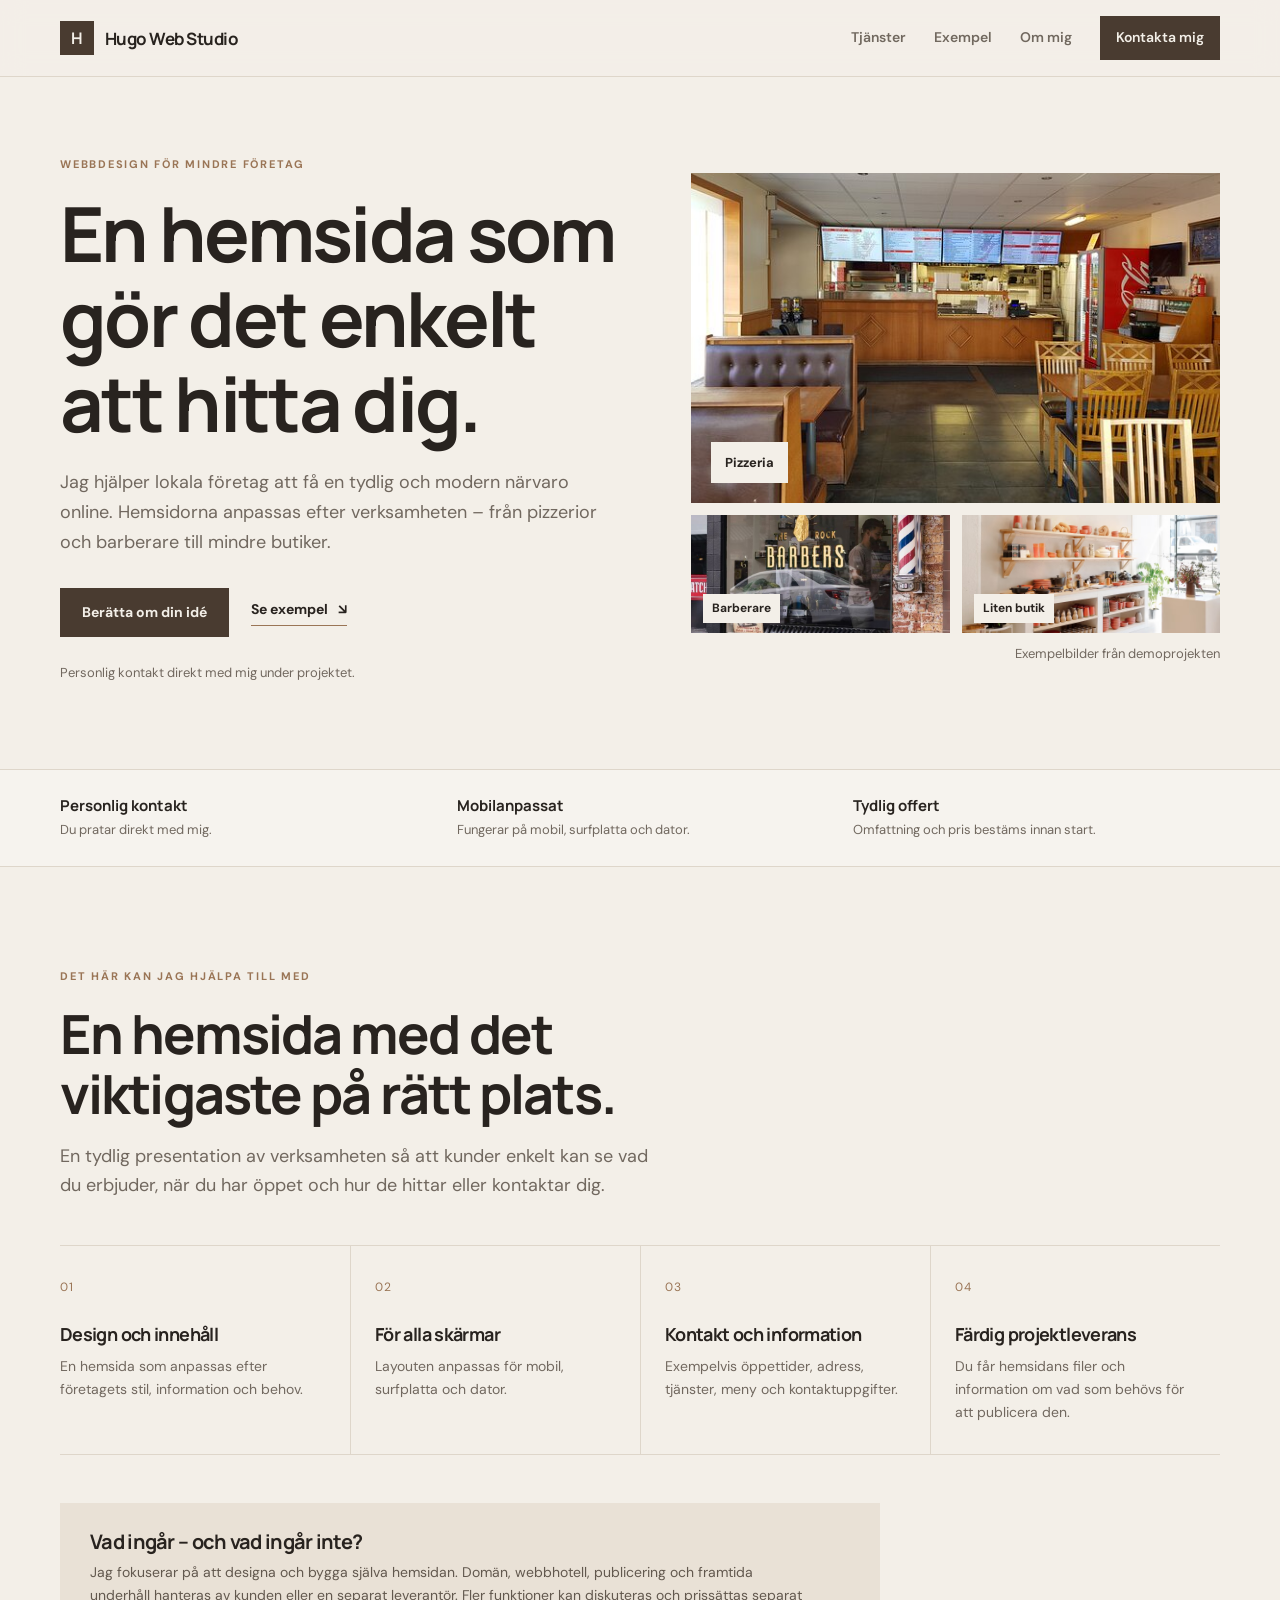
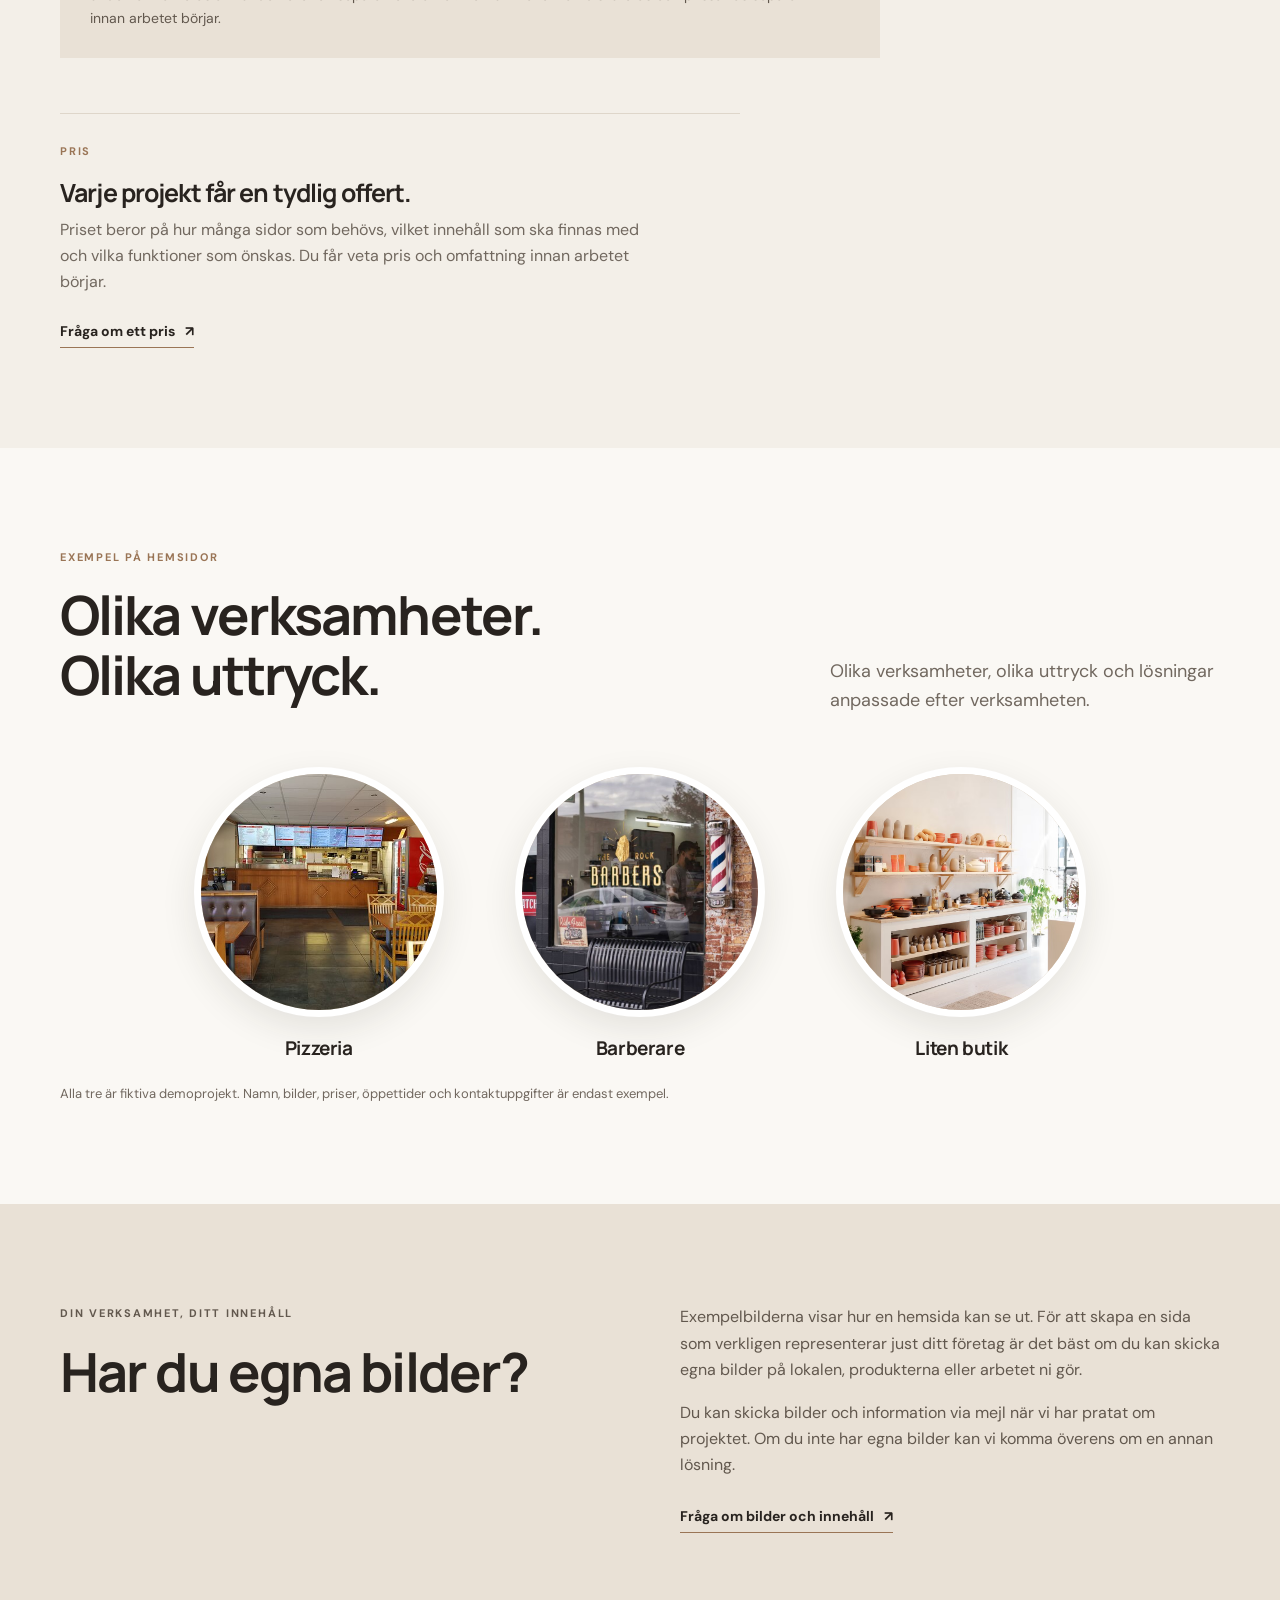
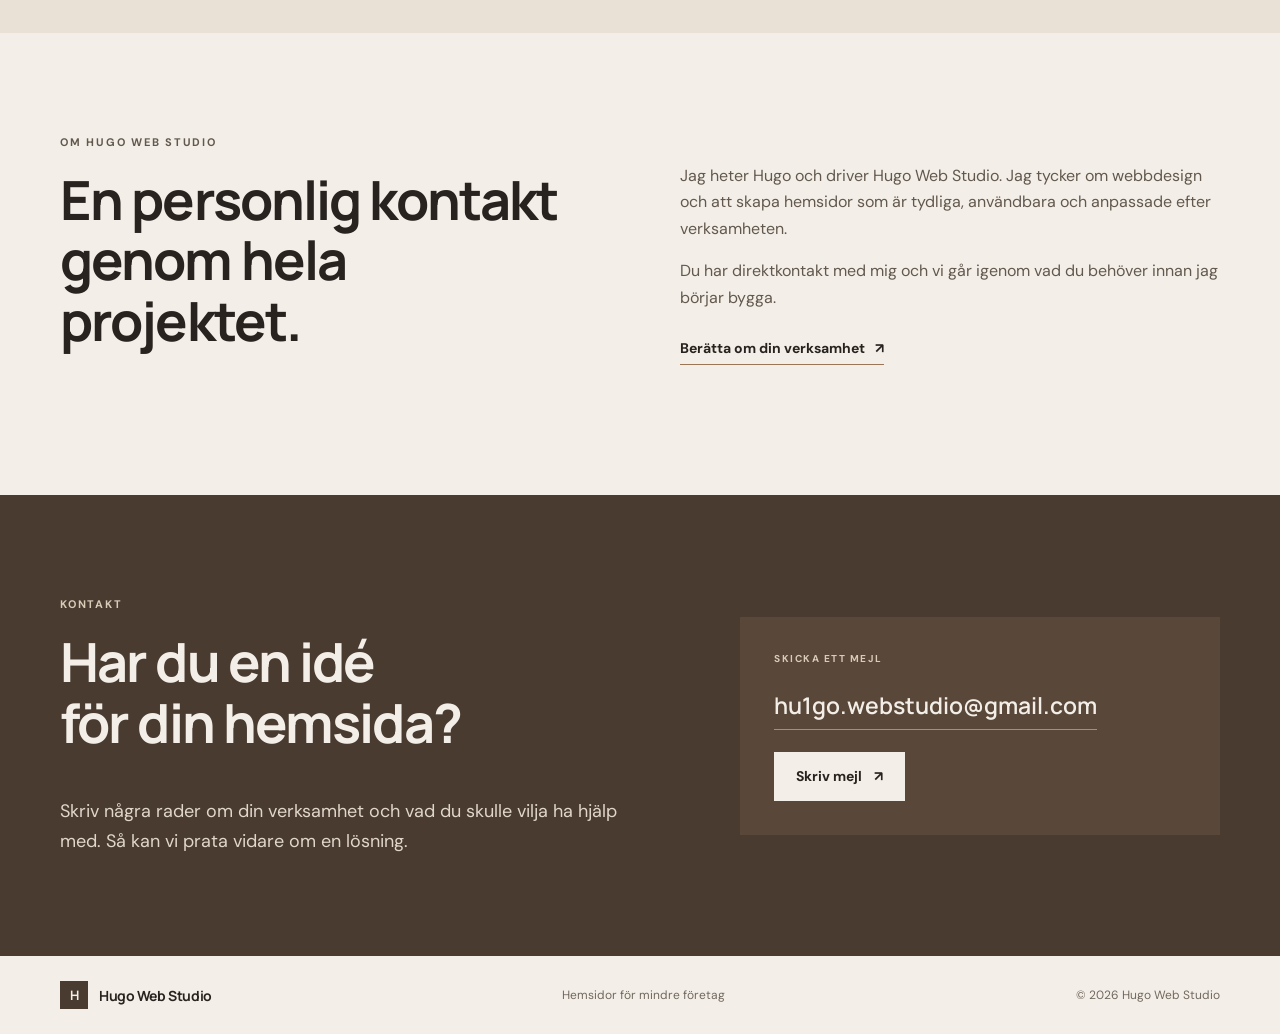
==== index.html @ 45e9cb55 "Add files via upload" ====
<!DOCTYPE html>
<html lang="sv">
<head>
<meta charset="UTF-8">
<meta name="viewport" content="width=device-width, initial-scale=1.0">
<meta name="description" content="Hugo Web Studio skapar tydliga, mobilanpassade hemsidor för mindre och lokala företag.">
<title>Hugo Web Studio | Hemsidor för lokala företag</title>
<link rel="preconnect" href="https://fonts.googleapis.com">
<link rel="preconnect" href="https://fonts.gstatic.com" crossorigin>
<link href="https://fonts.googleapis.com/css2?family=DM+Sans:wght@400;500;600;700&family=Manrope:wght@500;600;700;800&display=swap" rel="stylesheet">
<link rel="stylesheet" href="style.css">
</head>
<body>
<header class="header">
  <div class="wrap nav-wrap">
    <a class="logo" href="index.html"><span class="logo-mark">H</span><span>Hugo Web Studio</span></a>
    <nav aria-label="Huvudmeny">
      <a href="#tjanster">Tjänster</a><a href="#exempel">Exempel</a><a href="#om">Om mig</a>
      <a class="nav-cta" href="#kontakt">Kontakta mig</a>
    </nav>
  </div>
</header>
<main>
<section class="hero">
  <div class="wrap hero-grid">
    <div class="hero-copy">
      <p class="eyebrow">WEBBDESIGN FÖR MINDRE FÖRETAG</p>
      <h1>En hemsida som gör det enkelt att hitta dig.</h1>
      <p class="lead">Jag hjälper lokala företag att få en tydlig och modern närvaro online. Hemsidorna anpassas efter verksamheten – från pizzerior och barberare till mindre butiker.</p>
      <div class="actions">
        <a class="button button-dark" href="#kontakt">Berätta om din idé</a>
        <a class="text-link" href="#exempel">Se exempel <span aria-hidden="true">↘</span></a>
      </div>
      <p class="small-note">Personlig kontakt direkt med mig under projektet.</p>
    </div>
    <div class="hero-showcase">
      <a class="showcase-main" href="pizzeria.html" aria-label="Se exempel på en pizzeriahemsida">
        <img src="pizzainside.jpg" alt="Interiör från en pizzeria">
        <span class="showcase-label">Pizzeria</span>
      </a>
      <div class="showcase-bottom">
        <a href="barber.html"><img src="barberoutside.jpg" alt="Interiör i en barbershop" onerror="this.style.display='none'"><span>Barberare</span></a>
        <a href="butik.html"><img src="furniture.jpg" alt="Exempel på en mindre inredningsbutik" onerror="this.style.display='none'"><span>Liten butik</span></a>
      </div>
      <p class="image-caption">Exempelbilder från demoprojekten</p>
    </div>
  </div>
</section>

<section class="trust-strip">
  <div class="wrap trust-grid">
    <div><strong>Personlig kontakt</strong><span>Du pratar direkt med mig.</span></div>
    <div><strong>Mobilanpassat</strong><span>Fungerar på mobil, surfplatta och dator.</span></div>
    <div><strong>Tydlig offert</strong><span>Omfattning och pris bestäms innan start.</span></div>
  </div>
</section>

<section class="section" id="tjanster">
  <div class="wrap">
    <div class="section-heading">
      <p class="eyebrow">DET HÄR KAN JAG HJÄLPA TILL MED</p>
      <h2>En hemsida med det<br class="desktop-only"> viktigaste på rätt plats.</h2>
      <p class="lead">En tydlig presentation av verksamheten så att kunder enkelt kan se vad du erbjuder, när du har öppet och hur de hittar eller kontaktar dig.</p>
    </div>
    <div class="service-grid">
      <article class="service">
        <span class="number">01</span><h3>Design och innehåll</h3>
        <p>En hemsida som anpassas efter företagets stil, information och behov.</p>
      </article>
      <article class="service">
        <span class="number">02</span><h3>För alla skärmar</h3>
        <p>Layouten anpassas för mobil, surfplatta och dator.</p>
      </article>
      <article class="service">
        <span class="number">03</span><h3>Kontakt och information</h3>
        <p>Exempelvis öppettider, adress, tjänster, meny och kontaktuppgifter.</p>
      </article>
      <article class="service">
        <span class="number">04</span><h3>Färdig projektleverans</h3>
        <p>Du får hemsidans filer och information om vad som behövs för att publicera den.</p>
      </article>
    </div>
    <div class="scope-note">
      <div><h3>Vad ingår – och vad ingår inte?</h3><p>Jag fokuserar på att designa och bygga själva hemsidan. Domän, webbhotell, publicering och framtida underhåll hanteras av kunden eller en separat leverantör. Fler funktioner kan diskuteras och prissättas separat innan arbetet börjar.</p></div>
    </div>
    <div class="pricing">
      <p class="eyebrow">PRIS</p>
      <h3>Varje projekt får en tydlig offert.</h3>
      <p>Priset beror på hur många sidor som behövs, vilket innehåll som ska finnas med och vilka funktioner som önskas. Du får veta pris och omfattning innan arbetet börjar.</p>
      <a class="text-link" href="#kontakt">Fråga om ett pris <span aria-hidden="true">↗</span></a>
    </div>
  </div>
</section>

<section class="section examples" id="exempel">
  <div class="wrap">
    <div class="section-heading section-heading-row">
      <div><p class="eyebrow">EXEMPEL PÅ HEMSIDOR</p><h2>Olika verksamheter.<br>Olika uttryck.</h2></div>
      <p class="lead">Olika verksamheter, olika uttryck och lösningar anpassade efter verksamheten.</p>
    </div>
    <div class="example-orbit">
      <a class="orbit-item orbit-one" href="pizzeria.html">
        <span class="orbit-image"><img src="pizzainside.jpg" alt="Interiör från en pizzeria" loading="lazy"></span>
        <strong>Pizzeria</strong>
      </a>
      <a class="orbit-item orbit-two" href="barber.html">
        <span class="orbit-image"><img src="barberoutside.jpg" alt="Utsidan av en barberarsalong" loading="lazy"></span>
        <strong>Barberare</strong>
      </a>
      <a class="orbit-item orbit-three" href="butik.html">
        <span class="orbit-image"><img src="furniture.jpg" alt="Inredning i en mindre butik" loading="lazy"></span>
        <strong>Liten butik</strong>
      </a>
    </div>
    <p class="demo-disclaimer">Alla tre är fiktiva demoprojekt. Namn, bilder, priser, öppettider och kontaktuppgifter är endast exempel.</p>
  </div>
</section>

<section class="section customer-images">
  <div class="wrap customer-grid">
    <div><p class="eyebrow">DIN VERKSAMHET, DITT INNEHÅLL</p><h2>Har du egna bilder?</h2></div>
    <div><p>Exempelbilderna visar hur en hemsida kan se ut. För att skapa en sida som verkligen representerar just ditt företag är det bäst om du kan skicka egna bilder på lokalen, produkterna eller arbetet ni gör.</p><p>Du kan skicka bilder och information via mejl när vi har pratat om projektet. Om du inte har egna bilder kan vi komma överens om en annan lösning.</p><a class="text-link" href="mailto:hu1go.webstudio@gmail.com?subject=Bilder%20och%20information%20till%20hemsida">Fråga om bilder och innehåll <span aria-hidden="true">↗</span></a></div>
  </div>
</section>

<section class="section about" id="om">
  <div class="wrap about-grid">
    <div><p class="eyebrow">OM HUGO WEB STUDIO</p><h2>En personlig kontakt genom hela projektet.</h2></div>
    <div><p>Jag heter Hugo och driver Hugo Web Studio. Jag tycker om webbdesign och att skapa hemsidor som är tydliga, användbara och anpassade efter verksamheten.</p><p>Du har direktkontakt med mig och vi går igenom vad du behöver innan jag börjar bygga.</p><a class="text-link" href="#kontakt">Berätta om din verksamhet <span aria-hidden="true">↗</span></a></div>
  </div>
</section>

<section class="section contact" id="kontakt">
  <div class="wrap contact-grid">
    <div><p class="eyebrow">KONTAKT</p><h2>Har du en idé<br>för din hemsida?</h2><p class="lead">Skriv några rader om din verksamhet och vad du skulle vilja ha hjälp med. Så kan vi prata vidare om en lösning.</p></div>
    <div class="contact-card"><span class="contact-label">SKICKA ETT MEJL</span><a class="email" href="mailto:hu1go.webstudio@gmail.com?subject=Fr%C3%A5ga%20om%20hemsida">hu1go.webstudio@gmail.com</a><a class="button button-light" href="mailto:hu1go.webstudio@gmail.com?subject=Fr%C3%A5ga%20om%20hemsida">Skriv mejl <span aria-hidden="true">↗</span></a></div>
  </div>
</section>
</main>
<footer class="footer"><div class="wrap footer-inner"><a class="logo" href="index.html"><span class="logo-mark">H</span><span>Hugo Web Studio</span></a><span>Hemsidor för mindre företag</span><span>© 2026 Hugo Web Studio</span></div></footer>
<script src="script.js" defer></script>
</body>
</html>
---- style.css ----
/* Hugo Web Studio – varm, avskalad grundstil */
:root{
  --paper:#f3efe8;--surface:#faf8f4;--ink:#28231f;--muted:#71685f;
  --line:#ded6ca;--walnut:#493b30;--sand:#d9cbb8;--accent:#9a7556;
  --font:"DM Sans",system-ui,sans-serif;--display:"Manrope","DM Sans",sans-serif;
  --max:1160px;
}
*{box-sizing:border-box}
html{scroll-behavior:smooth;scroll-padding-top:90px}
body{margin:0;background:var(--paper);color:var(--ink);font:16px/1.65 var(--font)}
h1,h2,h3,p,figure{margin-top:0}
h1,h2,h3{font-family:var(--display);line-height:1.12;letter-spacing:-.035em}
h1{font-size:clamp(42px,6vw,76px);font-weight:700}
h2{font-size:clamp(32px,4.4vw,54px);font-weight:700}
h3{font-size:21px;font-weight:700}
p{margin-bottom:1em}
a{color:inherit}
img{display:block;max-width:100%}
.wrap{width:min(var(--max),calc(100% - 48px));margin-inline:auto}
.eyebrow{font-size:11px;font-weight:700;letter-spacing:.16em;color:var(--accent);margin-bottom:18px}
.lead{font-size:18px;color:var(--muted);max-width:610px}
.small-note,.image-caption,.demo-disclaimer{font-size:13px;color:var(--muted)}
/* Header */
.header{position:sticky;top:0;z-index:20;background:rgba(243,239,232,.94);backdrop-filter:blur(12px);border-bottom:1px solid var(--line)}
.nav-wrap{min-height:76px;display:flex;align-items:center;justify-content:space-between;gap:24px}
.logo{display:inline-flex;align-items:center;gap:11px;text-decoration:none;font:700 17px var(--display);letter-spacing:-.03em}
.logo-mark{width:34px;height:34px;display:grid;place-items:center;background:var(--walnut);color:var(--paper);font-size:16px}
nav{display:flex;align-items:center;gap:28px;font-size:14px;font-weight:600}
nav a{text-decoration:none;color:var(--muted)}
nav a:hover,.text-link:hover{color:var(--accent)}
nav .nav-cta{padding:10px 16px;background:var(--walnut);color:var(--paper)}
/* Buttons */
.actions{display:flex;align-items:center;gap:22px;flex-wrap:wrap;margin-top:30px}
.button{display:inline-flex;align-items:center;justify-content:center;gap:12px;min-height:48px;padding:12px 21px;text-decoration:none;font-size:14px;font-weight:700;transition:background .2s,color .2s,border-color .2s}
.button-dark{background:var(--walnut);color:var(--paper);border:1px solid var(--walnut)}
.button-dark:hover{background:var(--ink)}
.button-light{background:var(--paper);color:var(--ink);border:1px solid var(--paper)}
.button-light:hover{background:white}
.button-outline-light{color:white;border:1px solid rgba(255,255,255,.7);background:transparent}
.button-outline-light:hover{background:rgba(255,255,255,.12)}
.text-link{display:inline-flex;gap:10px;align-items:center;text-decoration:none;border-bottom:1px solid var(--accent);padding-bottom:4px;font-size:14px;font-weight:700}
/* Main hero */
.hero{padding:78px 0 86px}
.hero-grid{display:grid;grid-template-columns:1.03fr .97fr;gap:70px;align-items:center}
.hero-copy h1{max-width:650px;margin-bottom:22px}
.hero-copy .lead{max-width:560px}
.small-note{margin:25px 0 0}
.hero-showcase{min-width:0}
.showcase-main{height:330px;position:relative;display:block;background:var(--sand);overflow:hidden}
.showcase-main img{width:100%;height:100%;object-fit:cover}
.showcase-label{position:absolute;left:20px;bottom:20px;background:var(--paper);padding:10px 14px;font-size:13px;font-weight:700}
.showcase-bottom{display:grid;grid-template-columns:1fr 1fr;gap:12px;margin-top:12px}
.showcase-bottom a{height:118px;position:relative;overflow:hidden;background:var(--sand);text-decoration:none}
.showcase-bottom img{width:100%;height:100%;object-fit:cover}
.showcase-bottom span{position:absolute;bottom:10px;left:12px;background:var(--paper);padding:5px 9px;font-size:12px;font-weight:700}
.image-caption{text-align:right;margin:10px 0 0}
/* Trust strip */
.trust-strip{border-block:1px solid var(--line);background:rgba(250,248,244,.55)}
.trust-grid{display:grid;grid-template-columns:repeat(3,1fr);gap:30px;padding-block:25px}
.trust-grid div{display:grid;gap:3px}.trust-grid strong{font:700 15px var(--display)}.trust-grid span{font-size:13px;color:var(--muted)}
/* General sections */
.section{padding:100px 0}
.section-tight{padding:68px 0}
.section-heading{max-width:690px;margin-bottom:44px}
.section-heading h2{margin-bottom:18px}
.section-heading .lead{margin-bottom:0}
.service-grid{display:grid;grid-template-columns:repeat(4,1fr);border-top:1px solid var(--line);border-bottom:1px solid var(--line)}
.service{padding:27px 24px 30px 0}
.service+.service{border-left:1px solid var(--line);padding-left:24px}
.number{font-size:12px;color:var(--accent);letter-spacing:.1em}
.service h3{font-size:18px;margin:25px 0 10px}
.service p{font-size:14px;color:var(--muted);margin:0}
.scope-note{margin-top:48px;padding:28px 30px;background:#e9e1d6;display:grid;grid-template-columns:1fr;max-width:820px}
.scope-note h3{font-size:20px;margin-bottom:8px}.scope-note p{margin:0;color:#62584e;font-size:14px;max-width:720px}
.pricing{margin-top:55px;padding-top:28px;border-top:1px solid var(--line);max-width:680px}
.pricing h3{font-size:25px;margin-bottom:10px}.pricing p:not(.eyebrow){color:var(--muted);max-width:590px}
.pricing .text-link{margin-top:8px}
/* Examples */
.examples{background:var(--surface)}
.section-heading-row{display:flex;justify-content:space-between;align-items:end;gap:45px;max-width:none}
.section-heading-row>div{max-width:620px}.section-heading-row .lead{max-width:390px;margin-bottom:7px}
.example-grid{display:grid;grid-template-columns:repeat(3,1fr);gap:22px}
.example-card{text-decoration:none;display:block}
.example-image{height:270px;background:var(--sand);position:relative;overflow:hidden}
.example-image img{width:100%;height:100%;object-fit:cover;transition:transform .35s}
.example-card:hover .example-image img{transform:scale(1.035)}
.example-image span{position:absolute;top:15px;left:15px;background:var(--paper);padding:7px 10px;font-size:10px;font-weight:700;letter-spacing:.1em}
.example-info{display:flex;justify-content:space-between;align-items:center;padding:18px 0;border-bottom:1px solid var(--line)}
.example-info h3{font-size:20px;margin:0 0 4px}.example-info p{font-size:13px;color:var(--muted);margin:0}
.arrow{font-size:22px;color:var(--accent)}
.demo-disclaimer{margin:22px 0 0}

/* Tre lika stora, cirkulära exempel som byter plats automatiskt */
.example-orbit{display:grid;grid-template-columns:repeat(3,minmax(0,1fr));gap:clamp(18px,5vw,70px);align-items:start;max-width:900px;margin:8px auto 0}
.orbit-item{display:flex;flex-direction:column;align-items:center;gap:18px;text-decoration:none;text-align:center;min-width:0;animation:orbitFloat 7.5s ease-in-out infinite;transition:opacity .45s ease,transform .65s ease}
.orbit-two{animation-delay:-2.5s}.orbit-three{animation-delay:-5s}
.orbit-image{width:min(100%,250px);aspect-ratio:1/1;border-radius:50%;overflow:hidden;display:block;background:var(--sand);border:7px solid #fff;box-shadow:0 12px 34px rgba(40,35,31,.10);transition:transform .35s,box-shadow .35s}
.orbit-image img{width:100%;height:100%;object-fit:cover;transition:transform .5s}
.orbit-item:hover .orbit-image{transform:translateY(-7px);box-shadow:0 18px 42px rgba(40,35,31,.16)}\n.orbit-item.is-shifting{opacity:.78;transform:translateY(-5px)}
.orbit-item:hover .orbit-image img{transform:scale(1.06)}
.orbit-item strong{font:700 19px var(--display);letter-spacing:-.02em}
@keyframes orbitFloat{0%,100%{transform:translateY(0)}50%{transform:translateY(-10px)}}
@media(prefers-reduced-motion:reduce){.orbit-item{animation:none}}

/* Customer images and about */
.customer-images{background:#e9e1d6}
.customer-grid,.about-grid{display:grid;grid-template-columns:1fr 1fr;gap:80px;align-items:start}
.customer-grid h2,.about-grid h2{max-width:500px}
.customer-grid p,.about-grid p{color:#62584e}
.customer-grid .text-link,.about-grid .text-link{margin-top:10px}
.about-grid{align-items:center}
/* Contact */
.contact{background:var(--walnut);color:var(--paper)}
.contact-grid{display:grid;grid-template-columns:1fr .8fr;gap:80px;align-items:center}
.contact .eyebrow{color:var(--sand)}
.contact .lead{color:#e0d6ca;margin:20px 0 0}
.contact-card{padding:34px;background:#59483a;display:flex;flex-direction:column;align-items:flex-start;gap:22px}
.contact-label{font-size:10px;letter-spacing:.15em;color:var(--sand);font-weight:700}
.email{font:600 clamp(17px,2vw,23px) var(--display);overflow-wrap:anywhere;text-decoration:none;border-bottom:1px solid rgba(255,255,255,.4);padding-bottom:8px}
.footer{padding:25px 0;color:var(--muted);font-size:12px}
.footer-inner{display:flex;align-items:center;justify-content:space-between;gap:16px;flex-wrap:wrap}
.footer .logo{color:var(--ink);font-size:14px}.footer .logo-mark{width:28px;height:28px;font-size:13px}
/* Demo pages */
.demo{background:var(--surface);color:var(--ink)}
.demo-top{background:var(--ink);color:var(--paper);font-size:12px}
.demo-top .wrap{min-height:48px;display:flex;justify-content:space-between;align-items:center;gap:15px}
.demo-top a,.demo-footer a{color:inherit;text-decoration:none;font-weight:700}
.demo-hero{height:min(680px,72vw);min-height:520px;position:relative;display:flex;align-items:center;background:var(--walnut);color:white;overflow:hidden}
.demo-hero-image{position:absolute;inset:0;width:100%;height:100%;object-fit:cover}
.demo-hero-shade{position:absolute;inset:0;background:linear-gradient(90deg,rgba(25,20,16,.78),rgba(25,20,16,.38) 55%,rgba(25,20,16,.12))}
.demo-hero-content{position:relative;z-index:1;padding-block:60px}
.demo-hero .eyebrow{color:#e4c8a9}
.demo-hero h1{font-size:clamp(48px,7vw,88px);max-width:760px;margin-bottom:20px}
.demo-hero-content>p:not(.eyebrow){font-size:18px;max-width:510px;color:rgba(255,255,255,.9)}
.demo-intro{background:var(--paper)}
.intro-grid{display:grid;grid-template-columns:1fr 1fr;gap:70px;align-items:center}
.intro-grid h2{font-size:clamp(30px,4vw,46px)}
.intro-grid>p{max-width:540px;color:var(--muted);margin:0}
.demo-menu{background:var(--surface)}
.menu-layout{display:grid;grid-template-columns:1.1fr .9fr;gap:55px;align-items:center}
.menu-list{border-top:1px solid var(--line)}
.menu-item{display:flex;justify-content:space-between;align-items:start;gap:20px;padding:19px 0;border-bottom:1px solid var(--line)}
.menu-item h3{font-size:18px;margin:0 0 4px}.menu-item p{font-size:14px;color:var(--muted);margin:0}
.menu-item strong{white-space:nowrap;font-size:15px}
.menu-photo{width:100%;height:390px;object-fit:cover}
.image-band{padding:55px 0;background:#e9e1d6}
.image-band-grid{display:grid;grid-template-columns:1fr 1fr;gap:65px;align-items:center}
.image-band img{width:100%;height:360px;object-fit:cover}
.image-band h2{font-size:clamp(32px,4vw,48px)}
.image-band p:not(.eyebrow){color:#62584e;max-width:460px}
.demo-details{background:var(--paper)}
.details-grid{display:grid;grid-template-columns:1fr 1fr;gap:70px;align-items:start}
.details-grid>div:first-child>p:not(.eyebrow){color:var(--muted);max-width:460px}
.detail-card{background:var(--surface);padding:32px;display:grid;grid-template-columns:1fr 1fr;gap:28px;border:1px solid var(--line)}
.detail-card span{font-size:10px;letter-spacing:.13em;color:var(--accent);font-weight:700}
.detail-card p{margin:8px 0 0;font-size:14px}
.demo-cta{background:var(--walnut);color:var(--paper);padding:75px 0}
.demo-cta .eyebrow{color:var(--sand)}
.demo-cta h2{font-size:clamp(36px,5vw,60px);margin-bottom:28px}
.demo-footer{background:var(--ink);color:var(--paper);font-size:12px;padding:20px 0}
.demo-footer .wrap{display:flex;justify-content:space-between;gap:15px;flex-wrap:wrap}
.gallery-grid{display:grid;grid-template-columns:1.35fr 1fr 1fr;gap:18px}
.gallery-grid figure,.shop-gallery-grid figure{margin:0}
.gallery-grid img{width:100%;height:260px;object-fit:cover}
.gallery-grid .gallery-large img{height:350px}
.gallery-grid figcaption,.shop-gallery-grid figcaption{font-size:12px;color:var(--muted);margin-top:9px}
.barber-gallery{background:var(--paper)}
.shop-gallery{background:var(--paper)}
.shop-gallery-grid{display:grid;grid-template-columns:1fr 1fr;gap:22px}
.shop-gallery-grid img{width:100%;height:370px;object-fit:cover}
.t-barber .demo-hero-shade{background:linear-gradient(90deg,rgba(20,24,21,.82),rgba(20,24,21,.38) 60%,rgba(20,24,21,.12))}
.t-shop .demo-hero-shade{background:linear-gradient(90deg,rgba(35,29,23,.72),rgba(35,29,23,.3) 60%,rgba(35,29,23,.08))}
:focus-visible{outline:3px solid var(--accent);outline-offset:3px}
@media(max-width:900px){
  .hero-grid{grid-template-columns:1fr;gap:45px}.hero-showcase{max-width:650px}
  .service-grid{grid-template-columns:1fr 1fr}.service:nth-child(3){border-left:0;padding-left:0;border-top:1px solid var(--line)}
  .service:nth-child(4){border-top:1px solid var(--line)}
  .example-grid{gap:16px}.example-image{height:220px}
  .example-orbit{gap:18px}.orbit-image{border-width:5px}
  .contact-grid,.customer-grid,.about-grid,.details-grid,.intro-grid,.image-band-grid{gap:40px}
}
@media(max-width:650px){
  .wrap{width:min(var(--max),calc(100% - 34px))}
  .nav-wrap{padding-block:13px;align-items:flex-start;flex-direction:column;gap:12px}
  nav{gap:12px 18px;flex-wrap:wrap;font-size:13px}
  nav .nav-cta{padding:7px 10px}
  .hero{padding:55px 0 60px}.hero-grid{gap:35px}
  .showcase-main{height:245px}.showcase-bottom a{height:95px}
  .trust-grid{grid-template-columns:1fr;gap:15px;padding-block:20px}
  .section{padding:70px 0}.section-tight{padding:50px 0}
  .service-grid{grid-template-columns:1fr}
  .service,.service+.service,.service:nth-child(3){padding:22px 0;border-left:0;border-top:1px solid var(--line)}
  .service:first-child{border-top:0}
  .section-heading-row{display:block}.section-heading-row .lead{margin-top:20px}
  .example-grid{grid-template-columns:1fr;gap:30px}.example-image{height:250px}
  .example-orbit{grid-template-columns:1fr;gap:30px}.orbit-image{width:min(68vw,230px)}.orbit-item strong{font-size:18px}
  .customer-grid,.about-grid,.contact-grid,.details-grid,.intro-grid,.menu-layout,.image-band-grid{grid-template-columns:1fr;gap:28px}
  .contact-card{padding:25px}
  .demo-hero{min-height:520px;height:75vh;max-height:680px}
  .demo-hero h1{font-size:clamp(46px,13vw,68px)}
  .demo-top .wrap{padding-block:12px;align-items:flex-start;flex-direction:column;gap:4px}
  .menu-photo{height:260px}.image-band img{height:260px}
  .detail-card{grid-template-columns:1fr;padding:24px;gap:20px}
  .gallery-grid{grid-template-columns:1fr 1fr}.gallery-grid .gallery-large{grid-column:1/-1}
  .gallery-grid img,.gallery-grid .gallery-large img{height:220px}
  .shop-gallery-grid{grid-template-columns:1fr}.shop-gallery-grid img{height:260px}
  .footer-inner{align-items:flex-start;flex-direction:column}
}
@media(prefers-reduced-motion:reduce){*{scroll-behavior:auto!important;transition:none!important}}
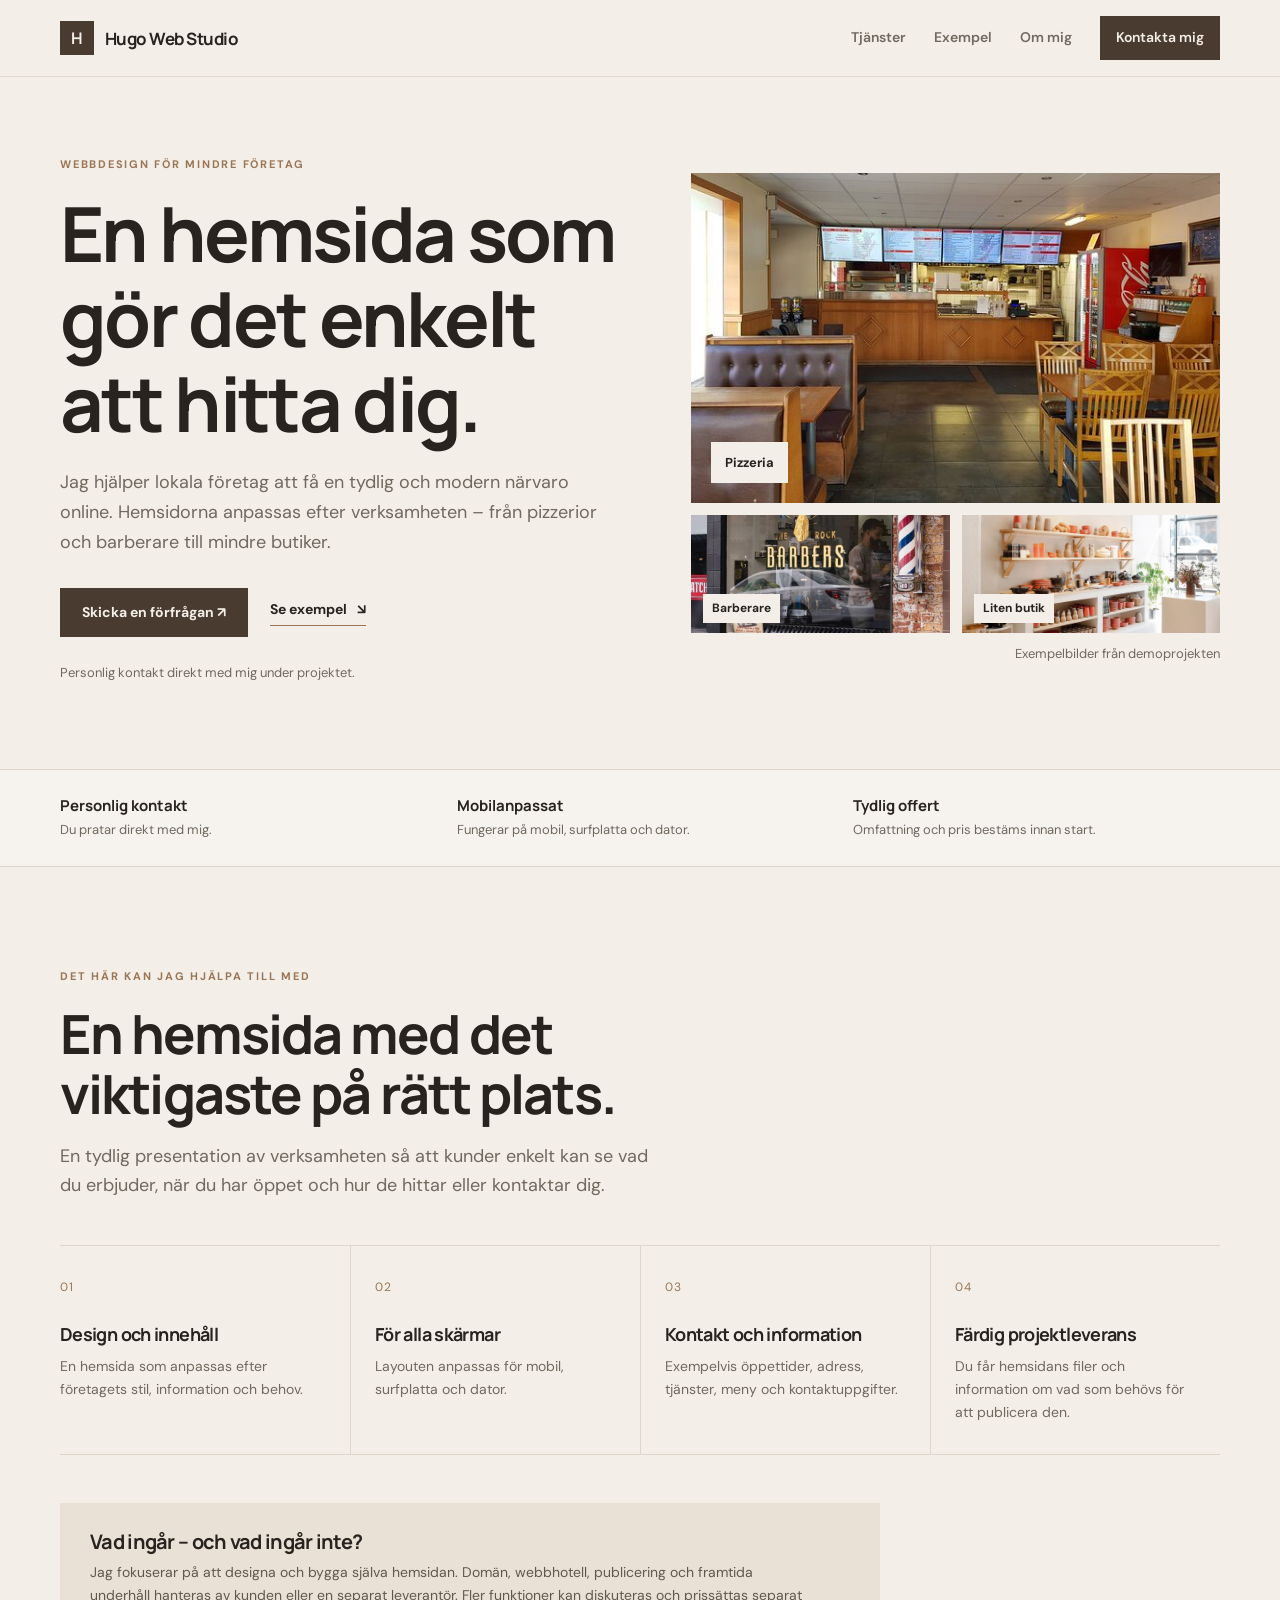
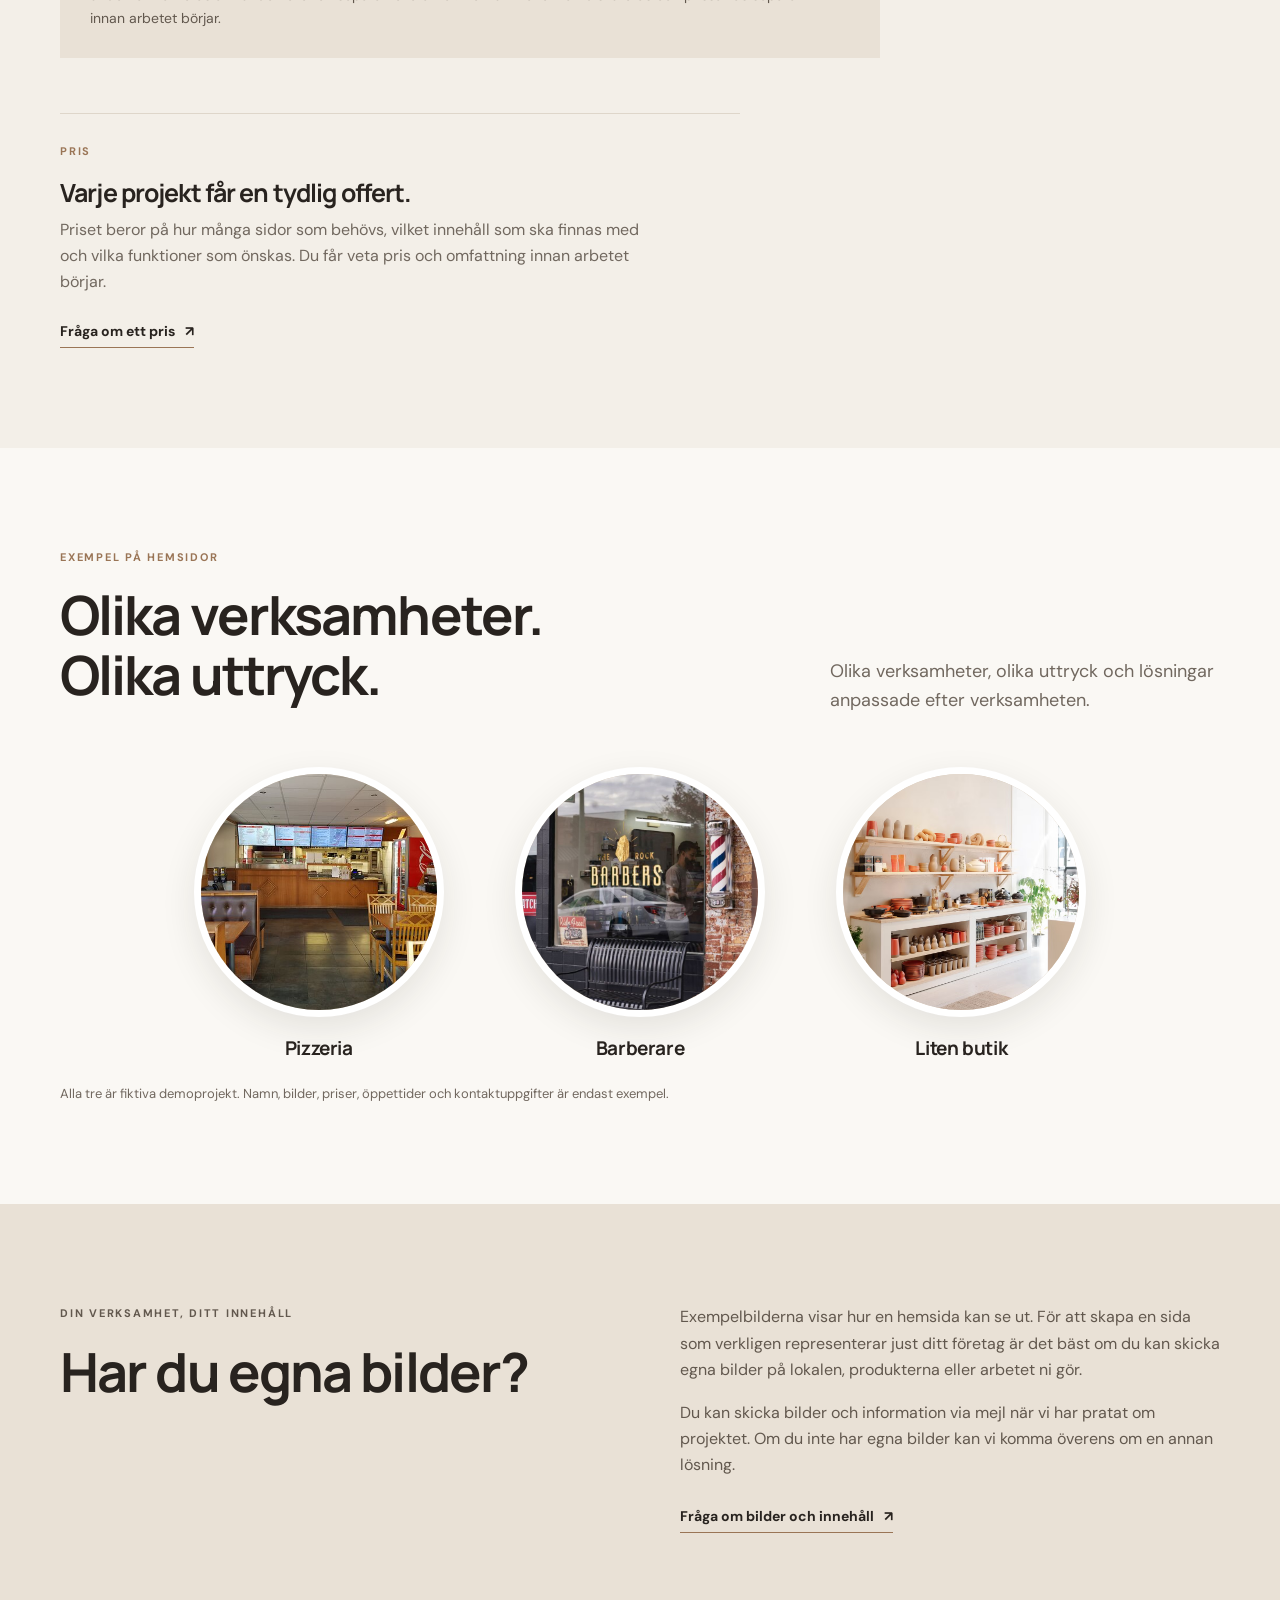
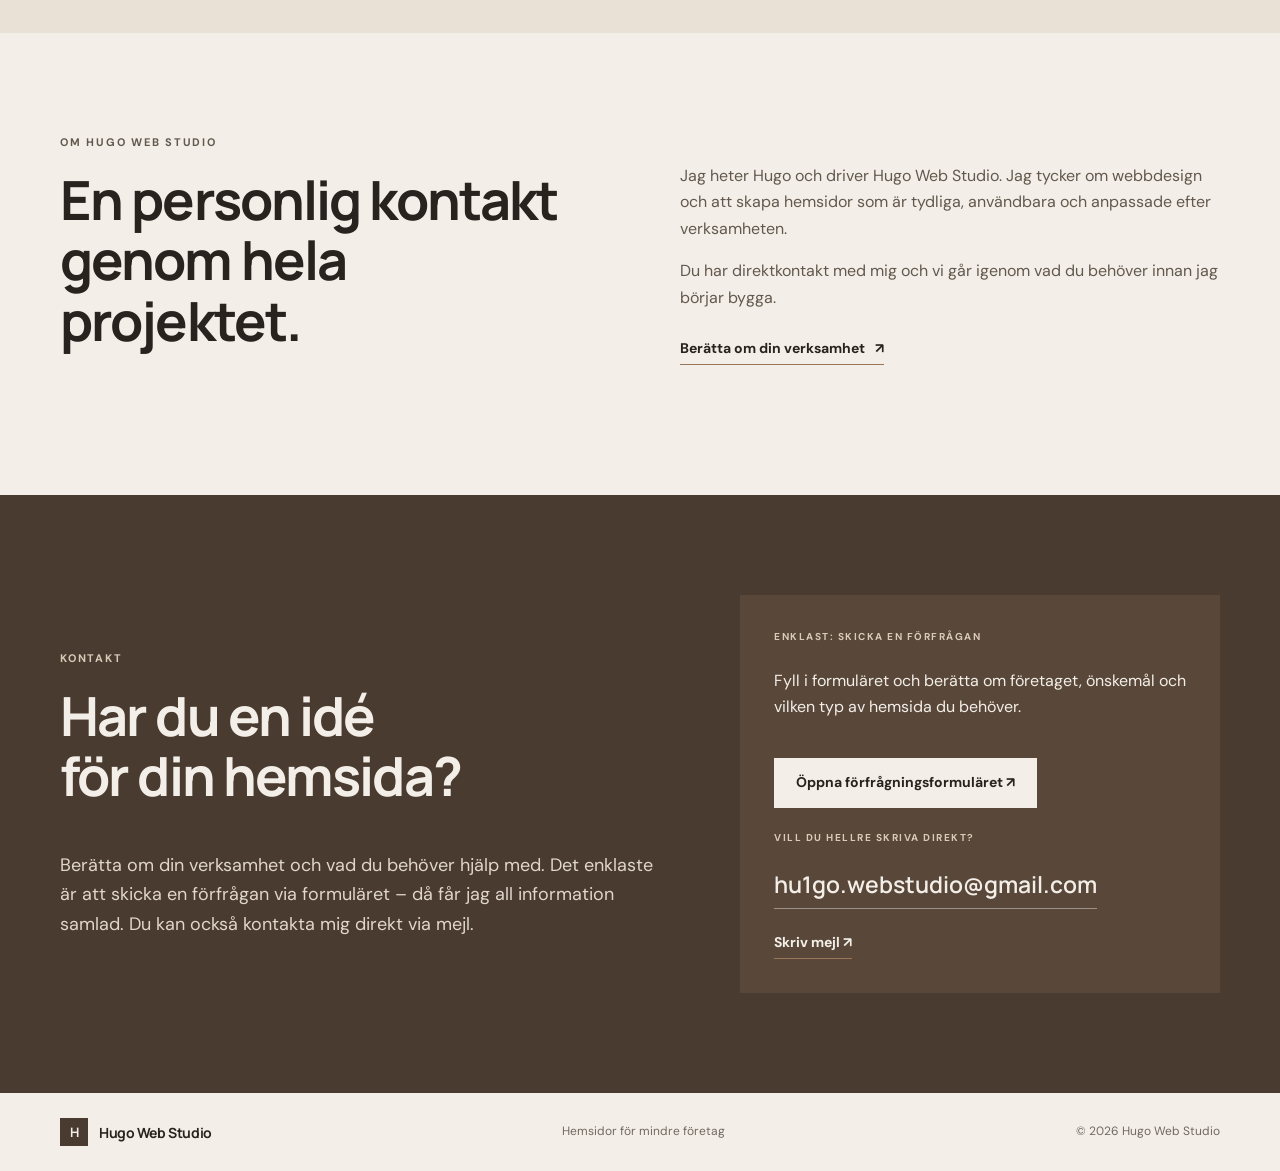
==== commit dcbf2ee7: "Add enquiry form link to homepage" ====
--- a/index.html
+++ b/index.html
@@ -28,7 +28,7 @@
       <h1>En hemsida som gör det enkelt att hitta dig.</h1>
       <p class="lead">Jag hjälper lokala företag att få en tydlig och modern närvaro online. Hemsidorna anpassas efter verksamheten – från pizzerior och barberare till mindre butiker.</p>
       <div class="actions">
-        <a class="button button-dark" href="#kontakt">Berätta om din idé</a>
+        <a class="button button-dark" href="https://forms.gle/RtjxQq7AFtUfa99E7" target="_blank" rel="noopener">Skicka en förfrågan ↗</a>
         <a class="text-link" href="#exempel">Se exempel <span aria-hidden="true">↘</span></a>
       </div>
       <p class="small-note">Personlig kontakt direkt med mig under projektet.</p>
@@ -132,8 +132,8 @@
 
 <section class="section contact" id="kontakt">
   <div class="wrap contact-grid">
-    <div><p class="eyebrow">KONTAKT</p><h2>Har du en idé<br>för din hemsida?</h2><p class="lead">Skriv några rader om din verksamhet och vad du skulle vilja ha hjälp med. Så kan vi prata vidare om en lösning.</p></div>
-    <div class="contact-card"><span class="contact-label">SKICKA ETT MEJL</span><a class="email" href="mailto:hu1go.webstudio@gmail.com?subject=Fr%C3%A5ga%20om%20hemsida">hu1go.webstudio@gmail.com</a><a class="button button-light" href="mailto:hu1go.webstudio@gmail.com?subject=Fr%C3%A5ga%20om%20hemsida">Skriv mejl <span aria-hidden="true">↗</span></a></div>
+    <div><p class="eyebrow">KONTAKT</p><h2>Har du en idé<br>för din hemsida?</h2><p class="lead">Berätta om din verksamhet och vad du behöver hjälp med. Det enklaste är att skicka en förfrågan via formuläret – då får jag all information samlad. Du kan också kontakta mig direkt via mejl.</p></div>
+    <div class="contact-card"><span class="contact-label">ENKLAST: SKICKA EN FÖRFRÅGAN</span><p>Fyll i formuläret och berätta om företaget, önskemål och vilken typ av hemsida du behöver.</p><a class="button button-light" href="https://forms.gle/RtjxQq7AFtUfa99E7" target="_blank" rel="noopener">Öppna förfrågningsformuläret ↗</a><span class="contact-label">VILL DU HELLRE SKRIVA DIREKT?</span><a class="email" href="mailto:hu1go.webstudio@gmail.com?subject=Fr%C3%A5ga%20om%20hemsida">hu1go.webstudio@gmail.com</a><a class="text-link" href="mailto:hu1go.webstudio@gmail.com?subject=Fr%C3%A5ga%20om%20hemsida">Skriv mejl ↗</a></div>
   </div>
 </section>
 </main>
--- a/style.css
+++ b/style.css
@@ -96,7 +96,8 @@
 .orbit-two{animation-delay:-2.5s}.orbit-three{animation-delay:-5s}
 .orbit-image{width:min(100%,250px);aspect-ratio:1/1;border-radius:50%;overflow:hidden;display:block;background:var(--sand);border:7px solid #fff;box-shadow:0 12px 34px rgba(40,35,31,.10);transition:transform .35s,box-shadow .35s}
 .orbit-image img{width:100%;height:100%;object-fit:cover;transition:transform .5s}
-.orbit-item:hover .orbit-image{transform:translateY(-7px);box-shadow:0 18px 42px rgba(40,35,31,.16)}\n.orbit-item.is-shifting{opacity:.78;transform:translateY(-5px)}
+.orbit-item:hover .orbit-image{transform:translateY(-7px);box-shadow:0 18px 42px rgba(40,35,31,.16)}
+.orbit-item.is-shifting{opacity:.78;transform:translateY(-5px)}
 .orbit-item:hover .orbit-image img{transform:scale(1.06)}
 .orbit-item strong{font:700 19px var(--display);letter-spacing:-.02em}
 @keyframes orbitFloat{0%,100%{transform:translateY(0)}50%{transform:translateY(-10px)}}
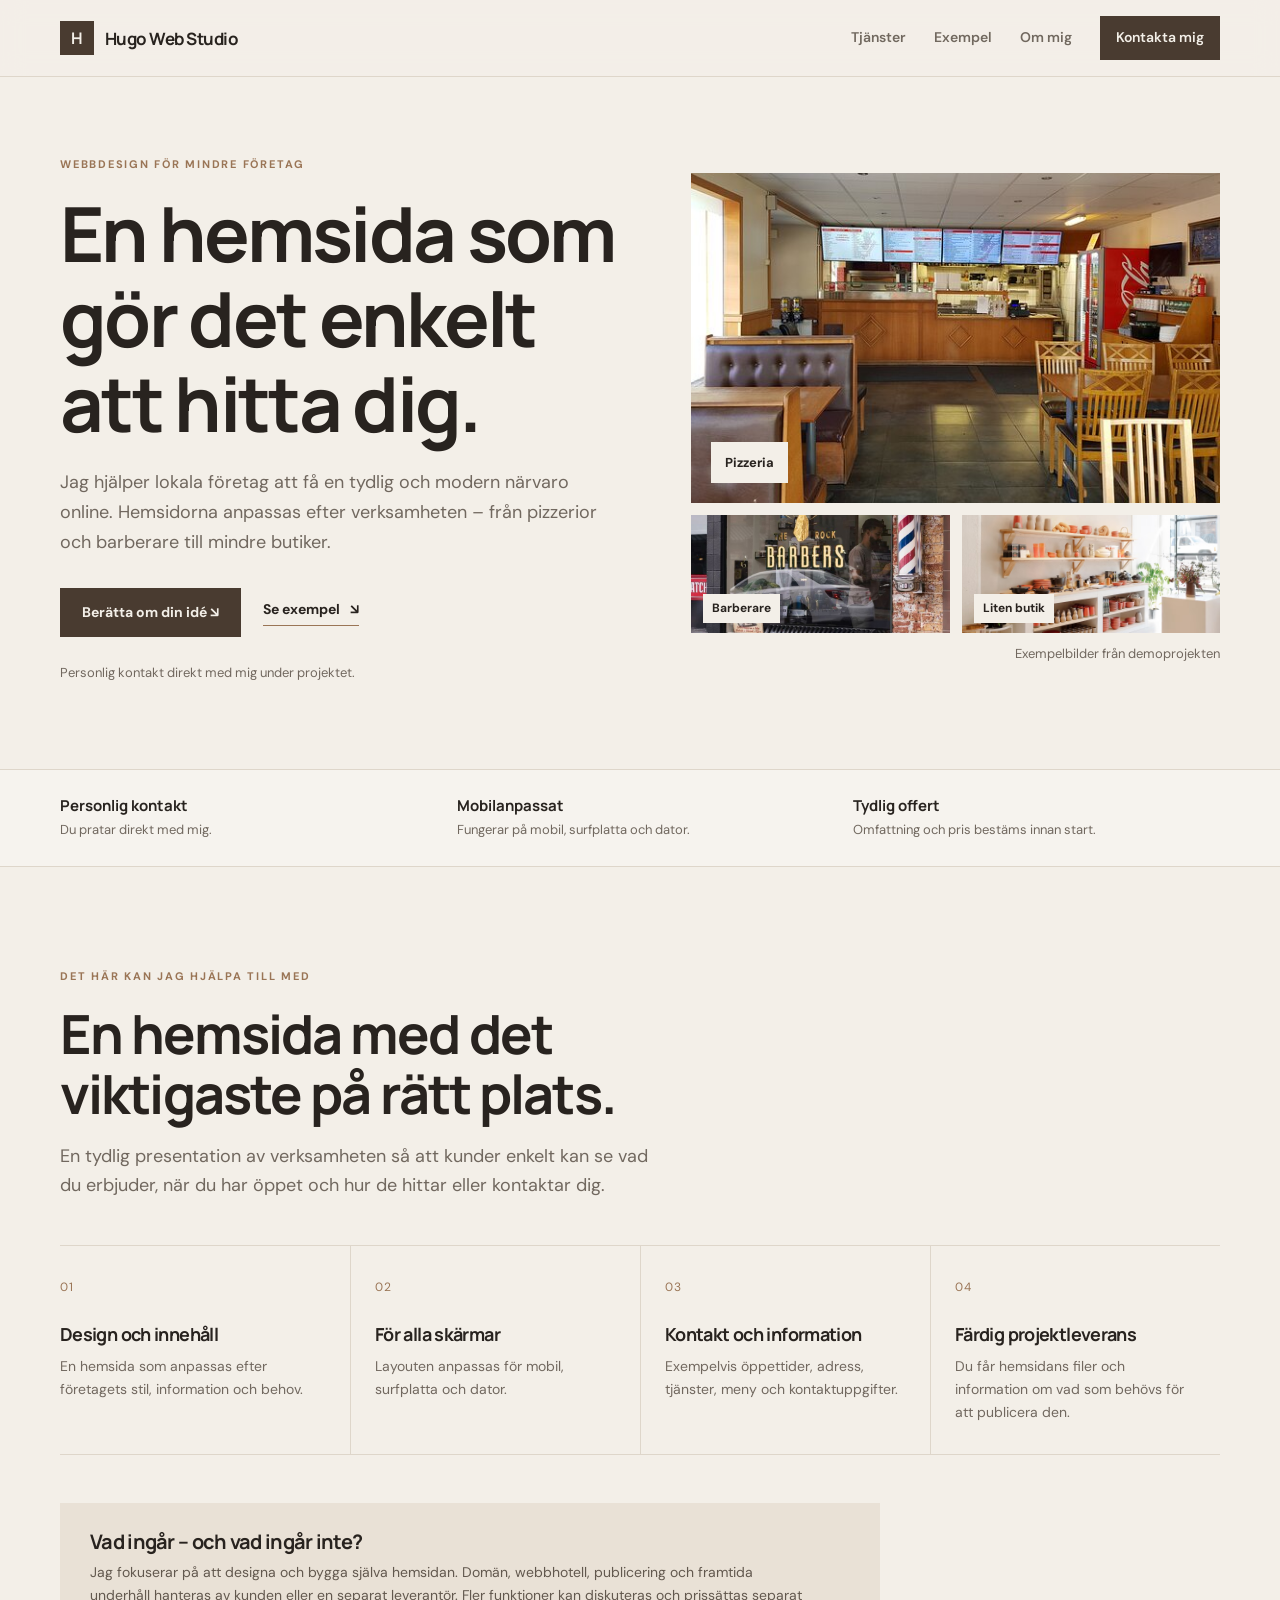
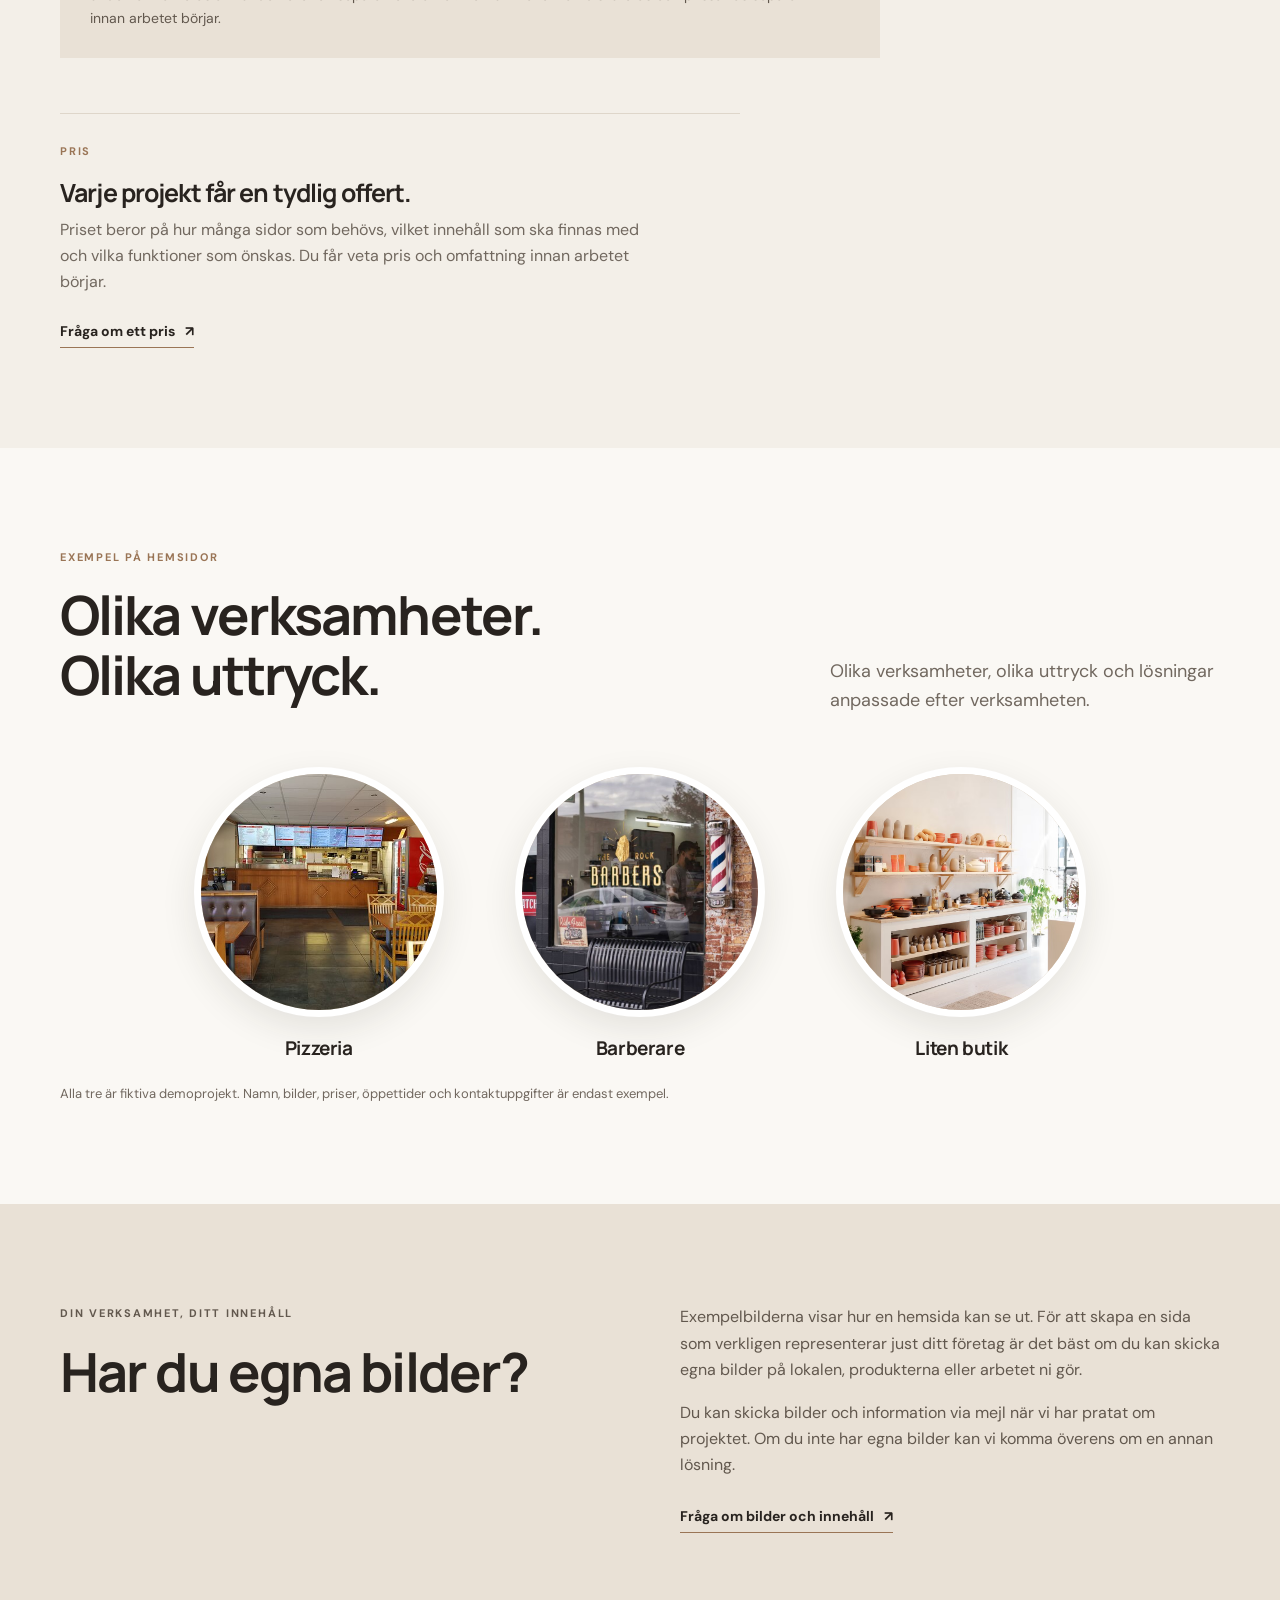
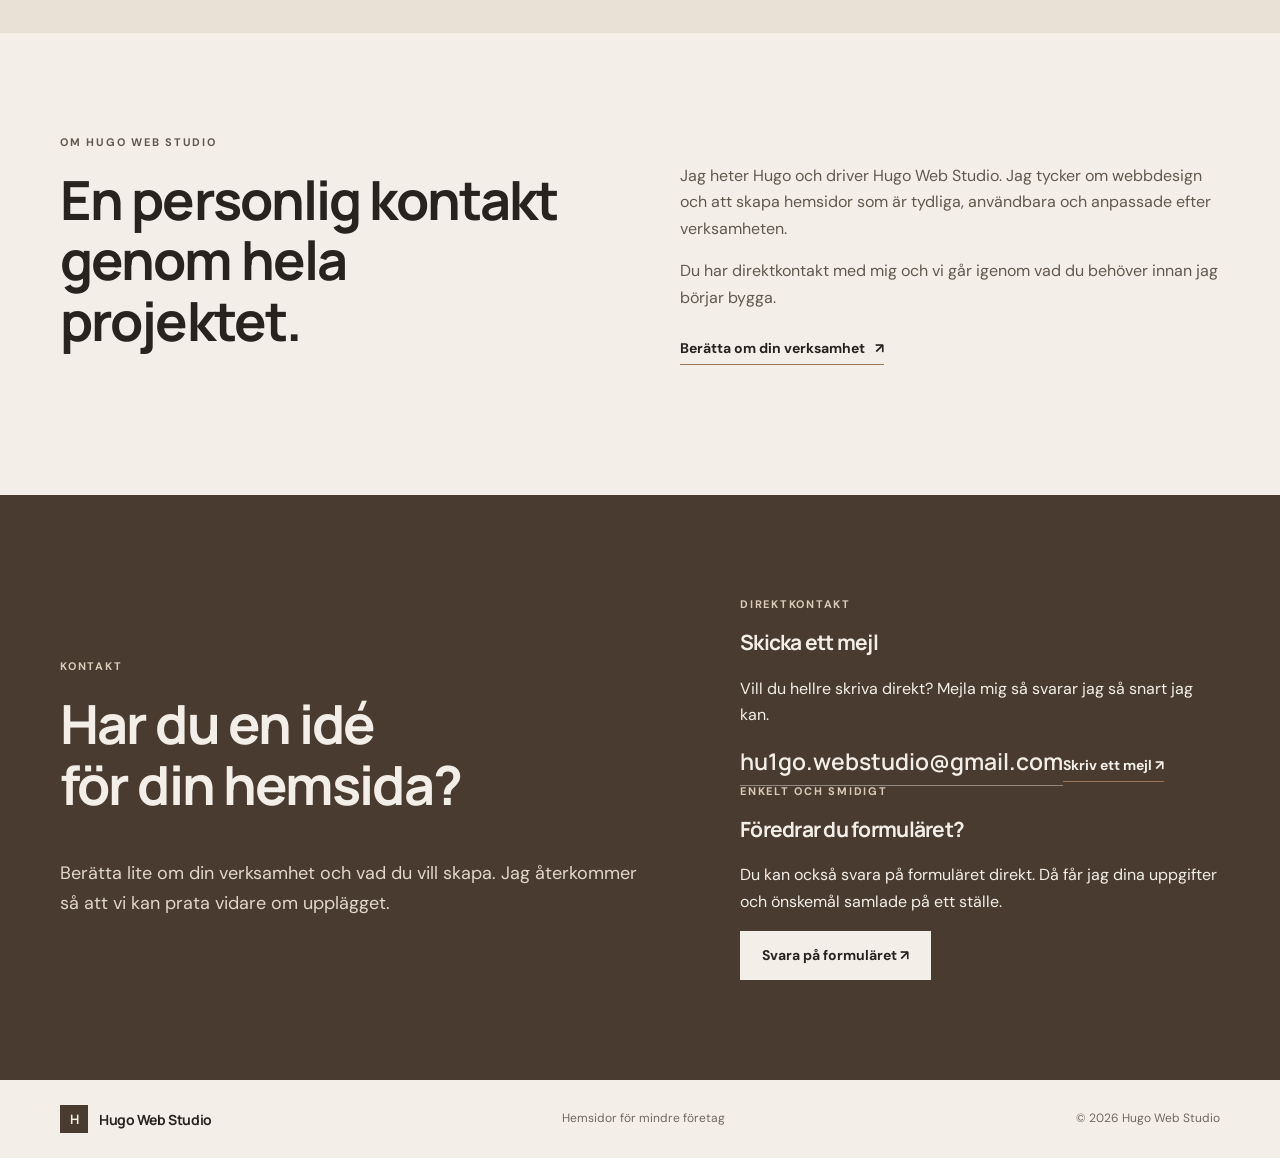
==== commit 124e63e4: "Move enquiry form to bottom contact area and clarify email option" ====
--- a/index.html
+++ b/index.html
@@ -28,7 +28,7 @@
       <h1>En hemsida som gör det enkelt att hitta dig.</h1>
       <p class="lead">Jag hjälper lokala företag att få en tydlig och modern närvaro online. Hemsidorna anpassas efter verksamheten – från pizzerior och barberare till mindre butiker.</p>
       <div class="actions">
-        <a class="button button-dark" href="https://forms.gle/RtjxQq7AFtUfa99E7" target="_blank" rel="noopener">Skicka en förfrågan ↗</a>
+        <a class="button button-dark" href="#kontakt">Berätta om din idé ↘</a>
         <a class="text-link" href="#exempel">Se exempel <span aria-hidden="true">↘</span></a>
       </div>
       <p class="small-note">Personlig kontakt direkt med mig under projektet.</p>
@@ -132,8 +132,11 @@
 
 <section class="section contact" id="kontakt">
   <div class="wrap contact-grid">
-    <div><p class="eyebrow">KONTAKT</p><h2>Har du en idé<br>för din hemsida?</h2><p class="lead">Berätta om din verksamhet och vad du behöver hjälp med. Det enklaste är att skicka en förfrågan via formuläret – då får jag all information samlad. Du kan också kontakta mig direkt via mejl.</p></div>
-    <div class="contact-card"><span class="contact-label">ENKLAST: SKICKA EN FÖRFRÅGAN</span><p>Fyll i formuläret och berätta om företaget, önskemål och vilken typ av hemsida du behöver.</p><a class="button button-light" href="https://forms.gle/RtjxQq7AFtUfa99E7" target="_blank" rel="noopener">Öppna förfrågningsformuläret ↗</a><span class="contact-label">VILL DU HELLRE SKRIVA DIREKT?</span><a class="email" href="mailto:hu1go.webstudio@gmail.com?subject=Fr%C3%A5ga%20om%20hemsida">hu1go.webstudio@gmail.com</a><a class="text-link" href="mailto:hu1go.webstudio@gmail.com?subject=Fr%C3%A5ga%20om%20hemsida">Skriv mejl ↗</a></div>
+    <div class="contact-intro"><p class="eyebrow">KONTAKT</p><h2>Har du en idé<br>för din hemsida?</h2><p class="lead">Berätta lite om din verksamhet och vad du vill skapa. Jag återkommer så att vi kan prata vidare om upplägget.</p></div>
+    <div class="contact-options">
+      <div class="contact-option email-option"><p class="eyebrow">DIREKTKONTAKT</p><h3>Skicka ett mejl</h3><p>Vill du hellre skriva direkt? Mejla mig så svarar jag så snart jag kan.</p><a class="email" href="mailto:hu1go.webstudio@gmail.com?subject=Fr%C3%A5ga%20om%20hemsida">hu1go.webstudio@gmail.com</a><a class="text-link" href="mailto:hu1go.webstudio@gmail.com?subject=Fr%C3%A5ga%20om%20hemsida">Skriv ett mejl ↗</a></div>
+      <div class="contact-option form-option"><p class="eyebrow">ENKELT OCH SMIDIGT</p><h3>Föredrar du formuläret?</h3><p>Du kan också svara på formuläret direkt. Då får jag dina uppgifter och önskemål samlade på ett ställe.</p><a class="button button-light" href="https://forms.gle/RtjxQq7AFtUfa99E7" target="_blank" rel="noopener">Svara på formuläret ↗</a></div>
+    </div>
   </div>
 </section>
 </main>
--- a/style.css
+++ b/style.css
@@ -208,3 +208,43 @@
   .footer-inner{align-items:flex-start;flex-direction:column}
 }
 @media(prefers-reduced-motion:reduce){*{scroll-behavior:auto!important;transition:none!important}}
+
+
+/* Extra bildsektioner för demoprojekten */
+.food-grid{display:grid;grid-template-columns:repeat(2,minmax(0,1fr));gap:26px}
+.food-card{display:grid;grid-template-columns:minmax(140px,.9fr) 1.1fr;gap:20px;align-items:center;background:var(--paper);padding:14px}
+.food-card img{width:100%;height:190px;object-fit:cover}
+.food-card h3,.product-card h3,.menu-note h3{font-size:19px;margin:0 0 7px}
+.food-card p,.product-card p,.menu-note p{font-size:14px;color:var(--muted);margin:0 0 10px}
+.food-card strong{font-size:15px}
+.extra-menu{background:#eee8df}
+.three-food{grid-template-columns:repeat(3,minmax(0,1fr))}
+.three-food .food-card{grid-template-columns:1fr;align-items:start}
+.three-food .food-card img{height:220px}
+.menu-note{display:grid;grid-template-columns:220px 1fr;gap:28px;align-items:center;margin-top:32px;padding:20px;background:var(--paper)}
+.menu-note img{width:100%;height:150px;object-fit:cover}
+.menu-note p{margin:0;max-width:650px}
+.barber-style-grid{grid-template-columns:repeat(4,minmax(0,1fr))}
+.barber-style-grid img{height:250px}
+.product-section{background:#eee8df}
+.product-grid{display:grid;grid-template-columns:repeat(4,minmax(0,1fr));gap:20px}
+.product-card{background:var(--surface);padding:14px}
+.product-card img{width:100%;height:210px;object-fit:cover;margin-bottom:16px}
+.product-card h3{font-size:17px}
+.shop-product-grid{grid-template-columns:repeat(3,minmax(0,1fr))}
+.shop-product-grid .product-card img{height:240px}
+@media(max-width:900px){
+ .product-grid{grid-template-columns:repeat(2,minmax(0,1fr))}
+ .barber-style-grid{grid-template-columns:repeat(2,minmax(0,1fr))}
+ .three-food{grid-template-columns:1fr 1fr}
+}
+@media(max-width:650px){
+ .food-grid,.three-food,.product-grid,.shop-product-grid,.barber-style-grid{grid-template-columns:1fr}
+ .food-card{grid-template-columns:120px 1fr;gap:14px;padding:10px}
+ .food-card img{height:135px}
+ .three-food .food-card{grid-template-columns:120px 1fr}
+ .three-food .food-card img{height:135px}
+ .product-card img,.shop-product-grid .product-card img{height:230px}
+ .menu-note{grid-template-columns:1fr;gap:16px}
+ .menu-note img{height:210px}
+}
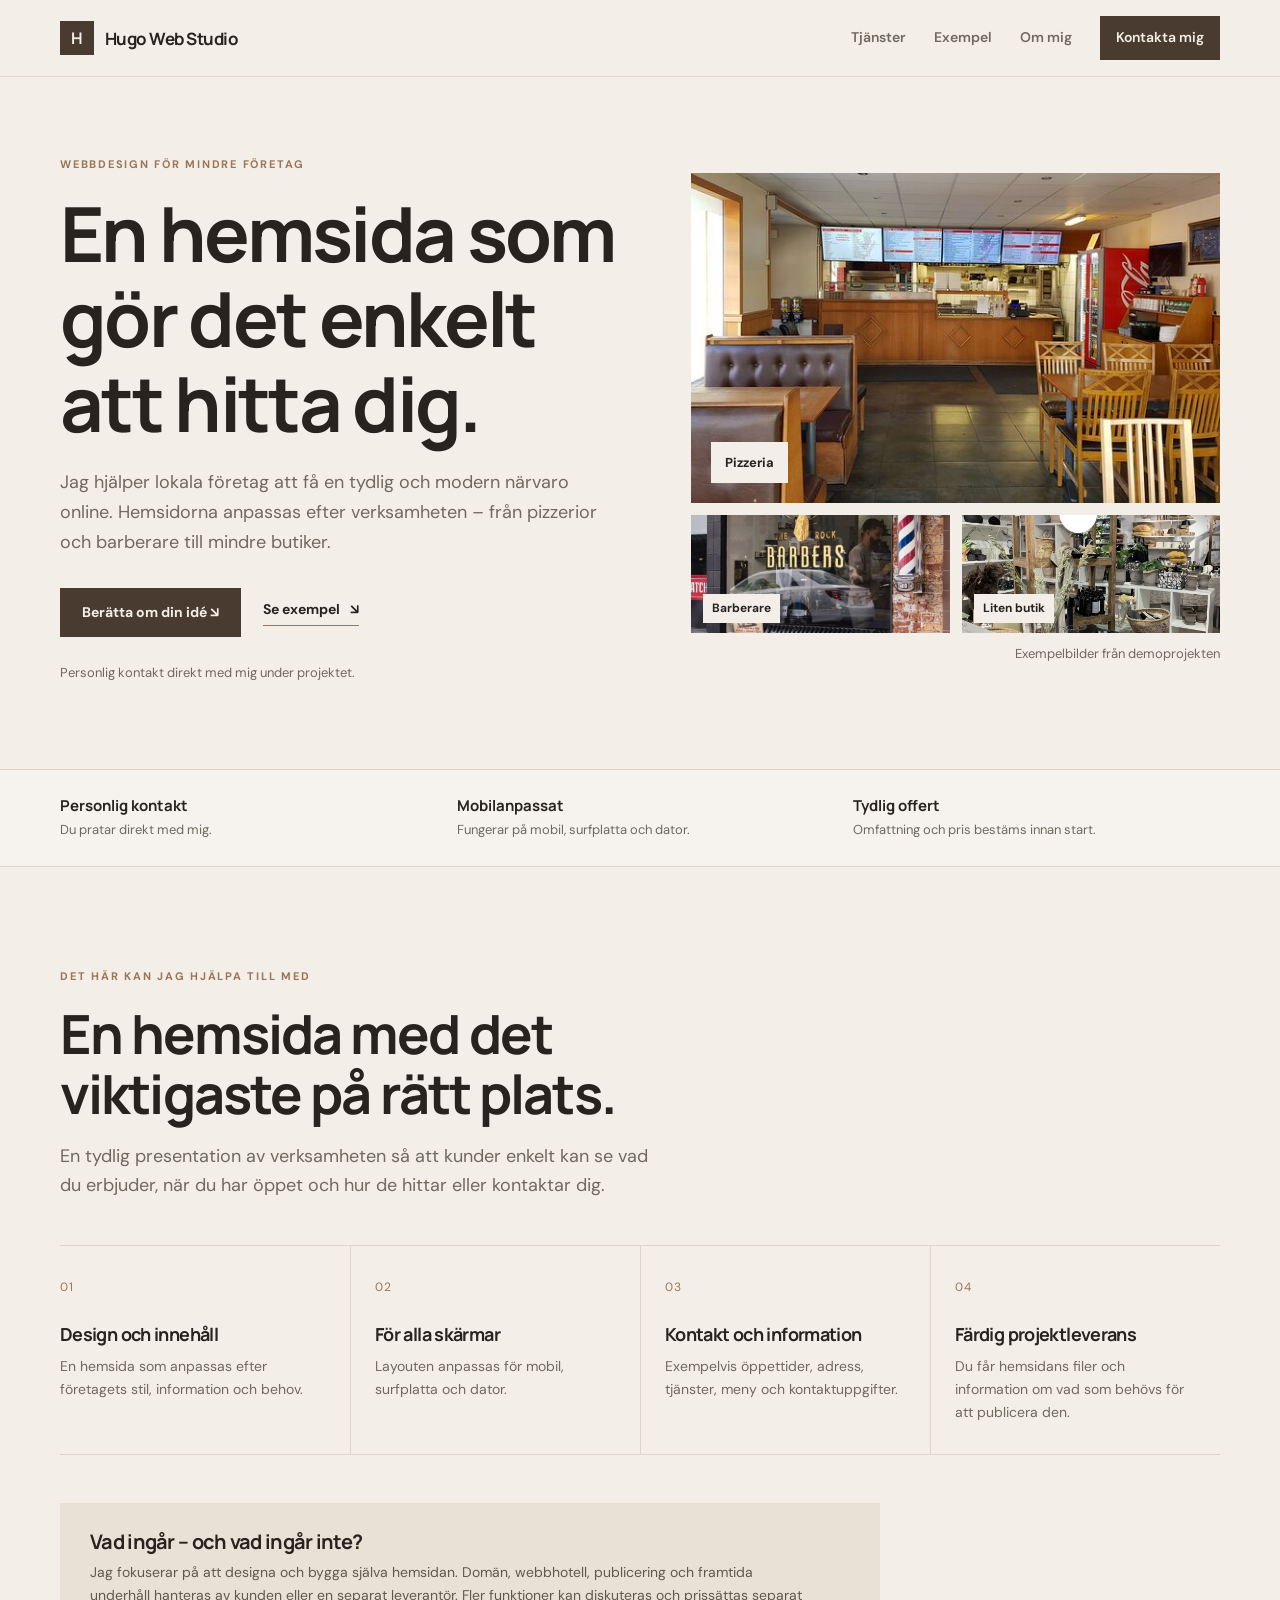
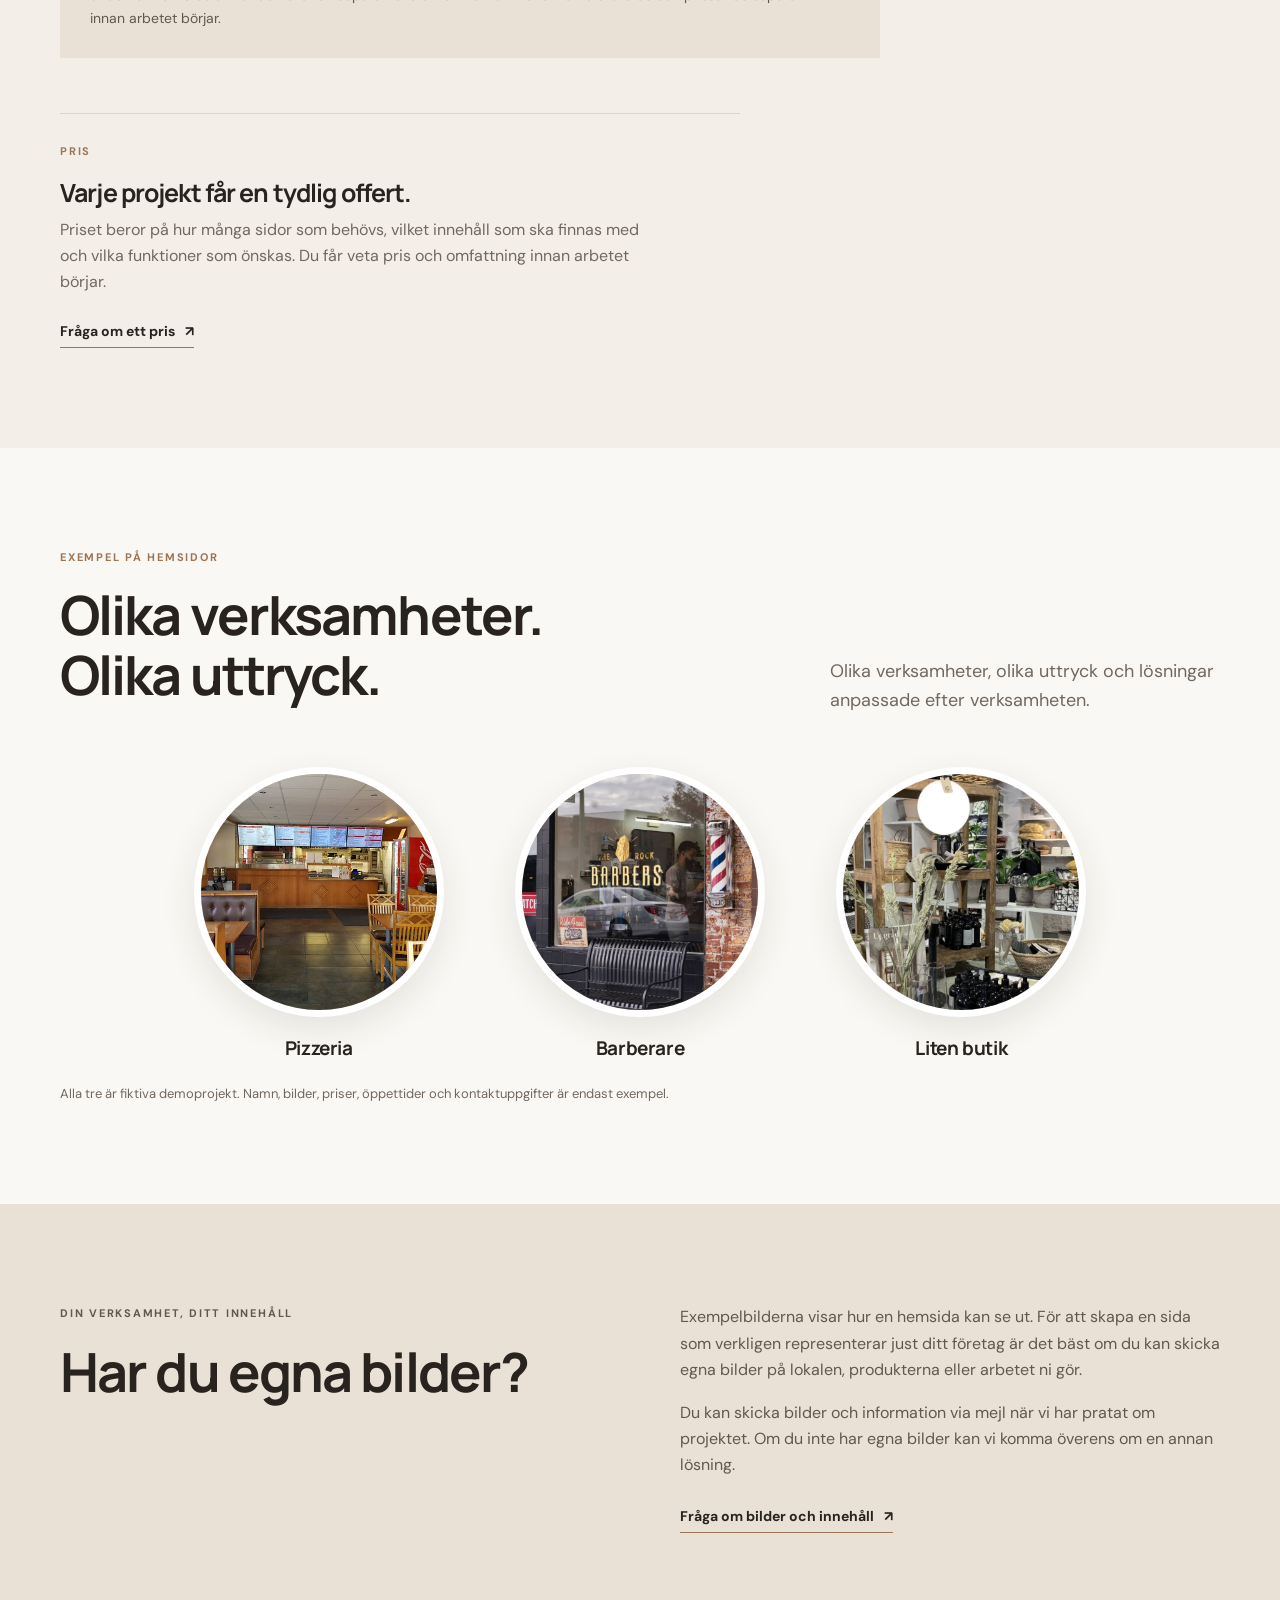
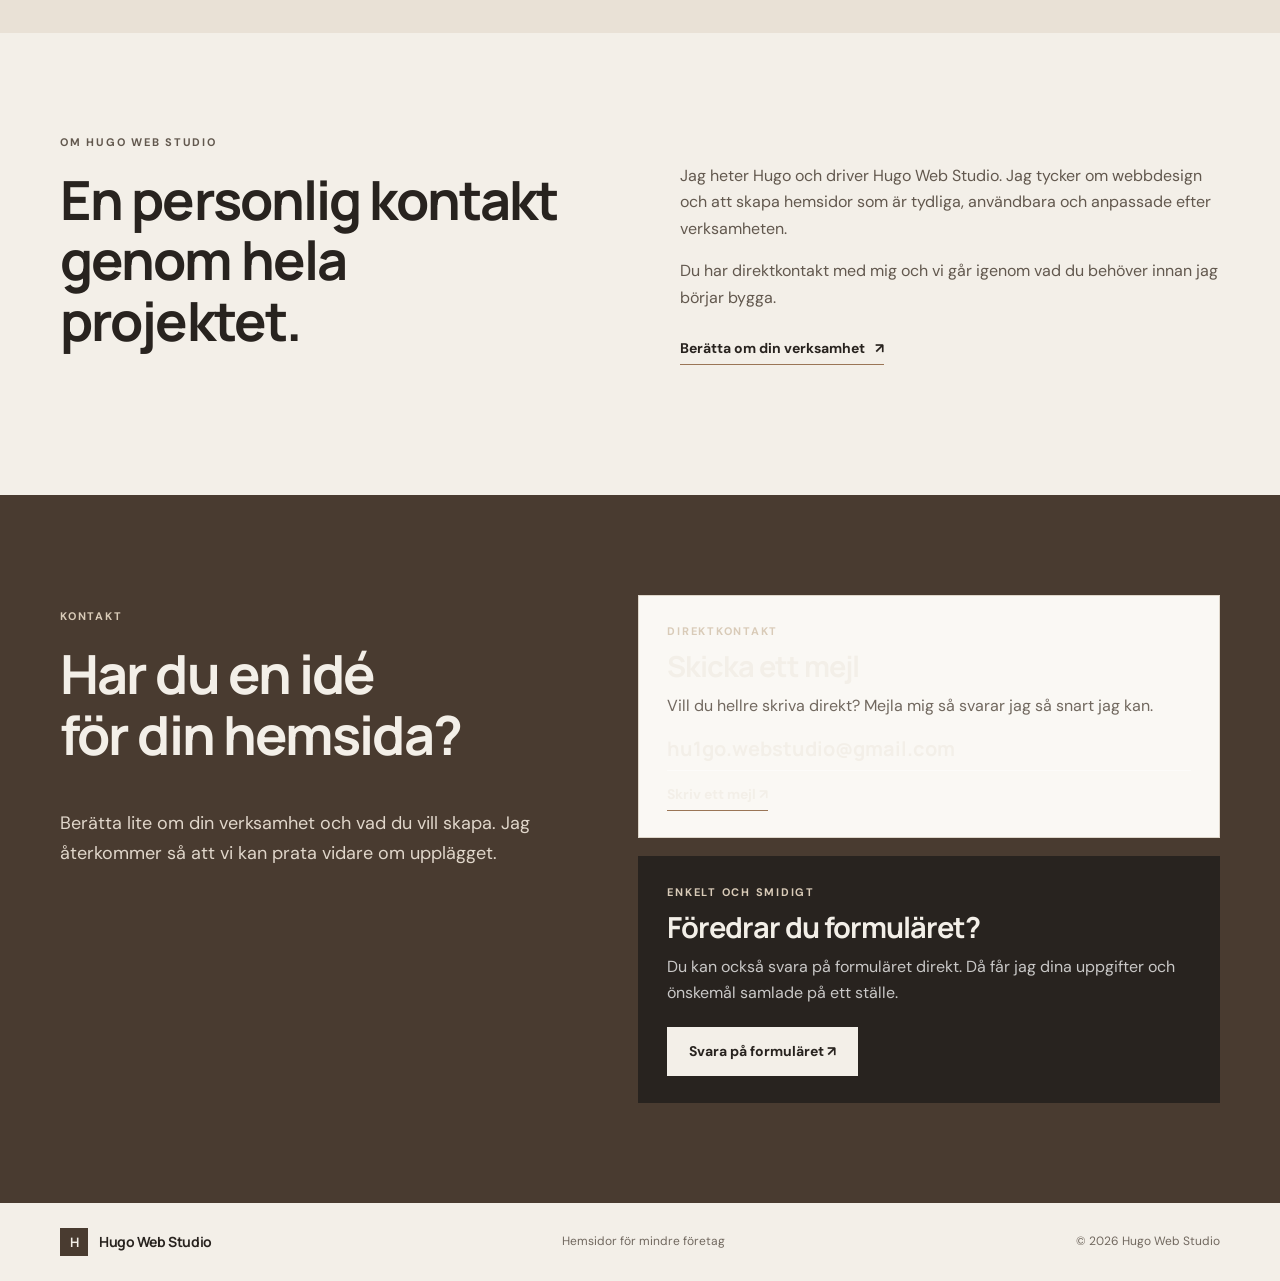
==== commit fa523038: "Fix homepage demo preview images" ====
--- a/index.html
+++ b/index.html
@@ -40,7 +40,7 @@
       </a>
       <div class="showcase-bottom">
         <a href="barber.html"><img src="barberoutside.jpg" alt="Interiör i en barbershop" onerror="this.style.display='none'"><span>Barberare</span></a>
-        <a href="butik.html"><img src="furniture.jpg" alt="Exempel på en mindre inredningsbutik" onerror="this.style.display='none'"><span>Liten butik</span></a>
+        <a href="butik.html"><img src="shopinterior.jpg" alt="Interiör från en mindre inredningsbutik" onerror="this.style.display='none'"><span>Liten butik</span></a>
       </div>
       <p class="image-caption">Exempelbilder från demoprojekten</p>
     </div>
@@ -108,7 +108,7 @@
         <strong>Barberare</strong>
       </a>
       <a class="orbit-item orbit-three" href="butik.html">
-        <span class="orbit-image"><img src="furniture.jpg" alt="Inredning i en mindre butik" loading="lazy"></span>
+        <span class="orbit-image"><img src="shopinterior.jpg" alt="Interiör från en mindre inredningsbutik" loading="lazy"></span>
         <strong>Liten butik</strong>
       </a>
     </div>
--- a/style.css
+++ b/style.css
@@ -248,3 +248,18 @@
  .menu-note{grid-template-columns:1fr;gap:16px}
  .menu-note img{height:210px}
 }
+
+/* Contact area: email and enquiry form grouped at the bottom */
+.contact-grid{grid-template-columns:.9fr 1.1fr;align-items:start;gap:clamp(45px,8vw,120px)}
+.contact-intro{padding-top:12px}
+.contact-options{display:grid;grid-template-columns:1fr;gap:18px}
+.contact-option{padding:26px 28px;border:1px solid var(--line);background:var(--surface)}
+.contact-option h3{font-size:clamp(22px,2.5vw,29px);margin:0 0 10px}
+.contact-option>p:not(.eyebrow){max-width:540px;color:var(--muted);margin:0 0 16px}
+.contact-option .email{display:block;font-size:clamp(16px,2vw,20px);font-weight:700;text-decoration:none;margin:8px 0 10px}
+.contact-option .eyebrow{margin-bottom:10px}
+.form-option{background:var(--ink);color:var(--paper);border-color:var(--ink)}
+.form-option>p:not(.eyebrow){color:rgba(255,255,255,.75)}
+.form-option .eyebrow{color:var(--sand)}
+.form-option .button{margin-top:4px}
+@media(max-width:650px){.contact-grid{grid-template-columns:1fr;gap:28px}.contact-options{gap:14px}.contact-option{padding:22px}}
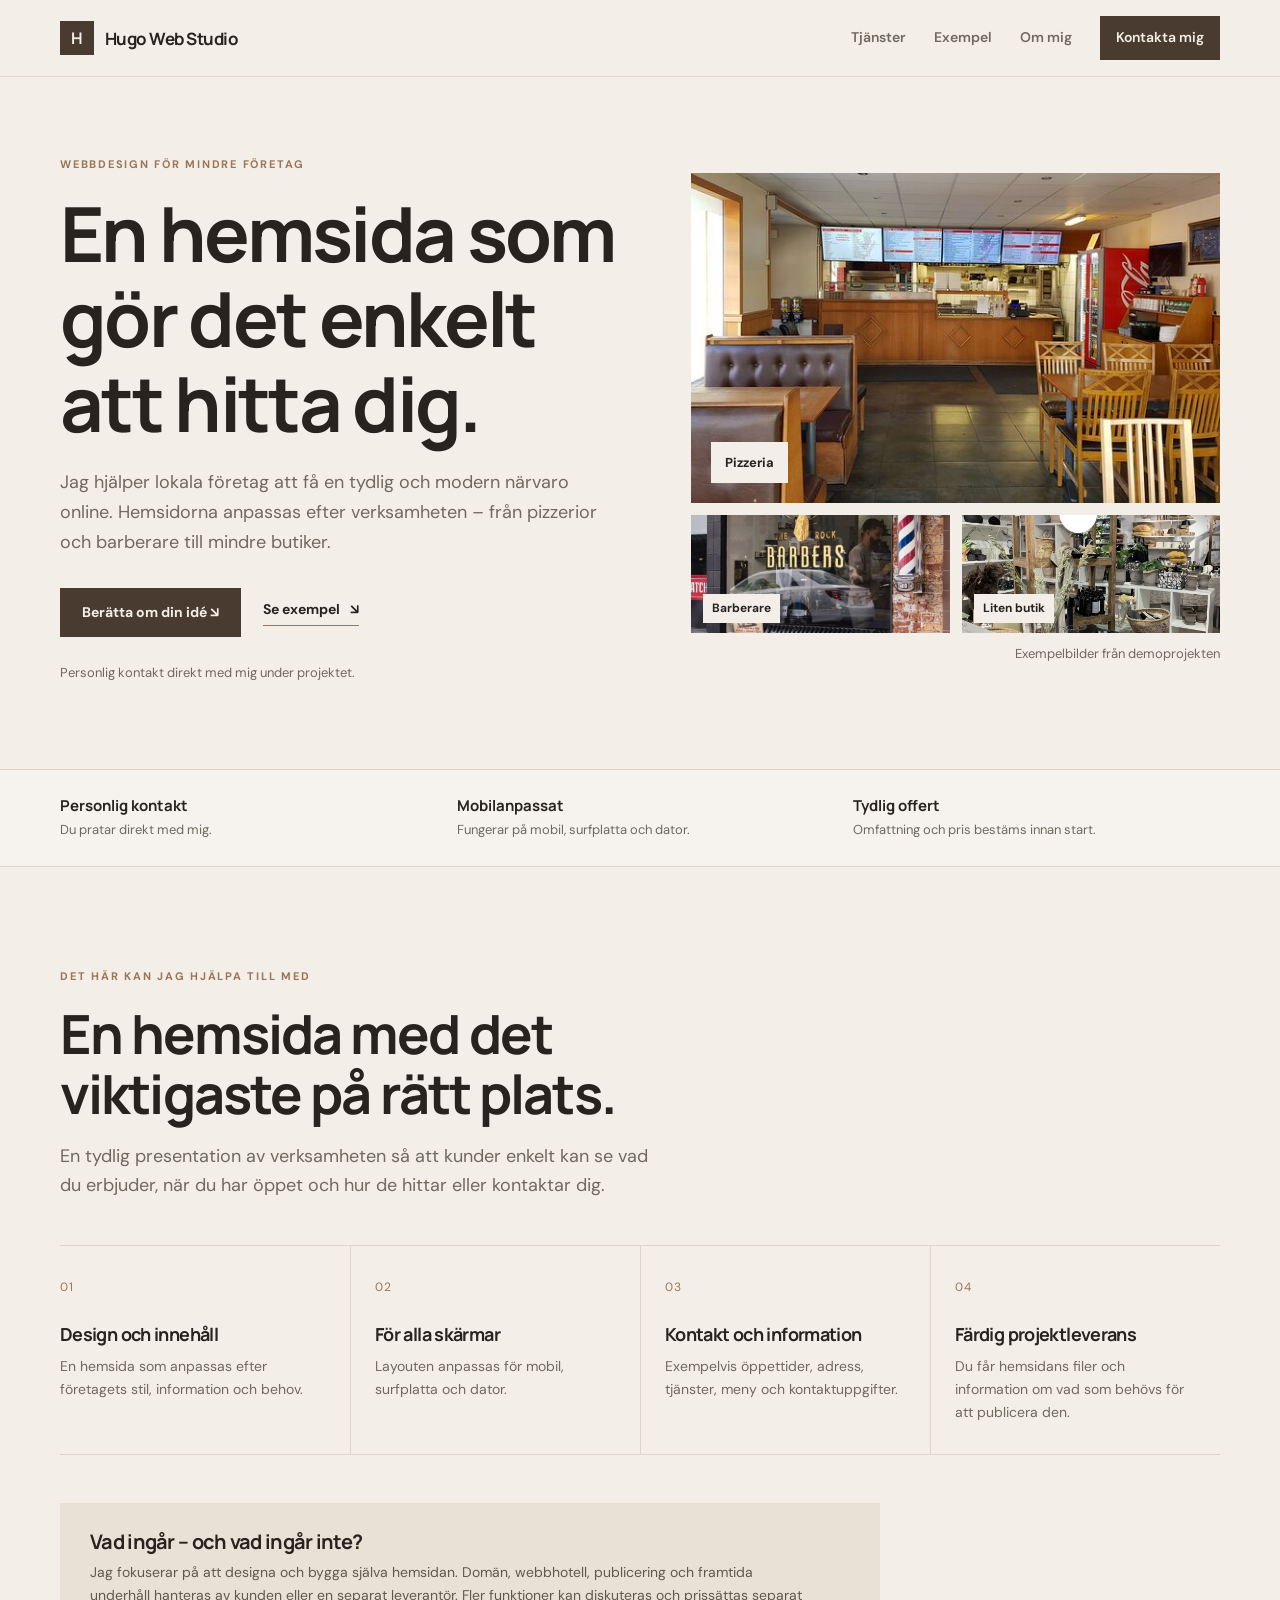
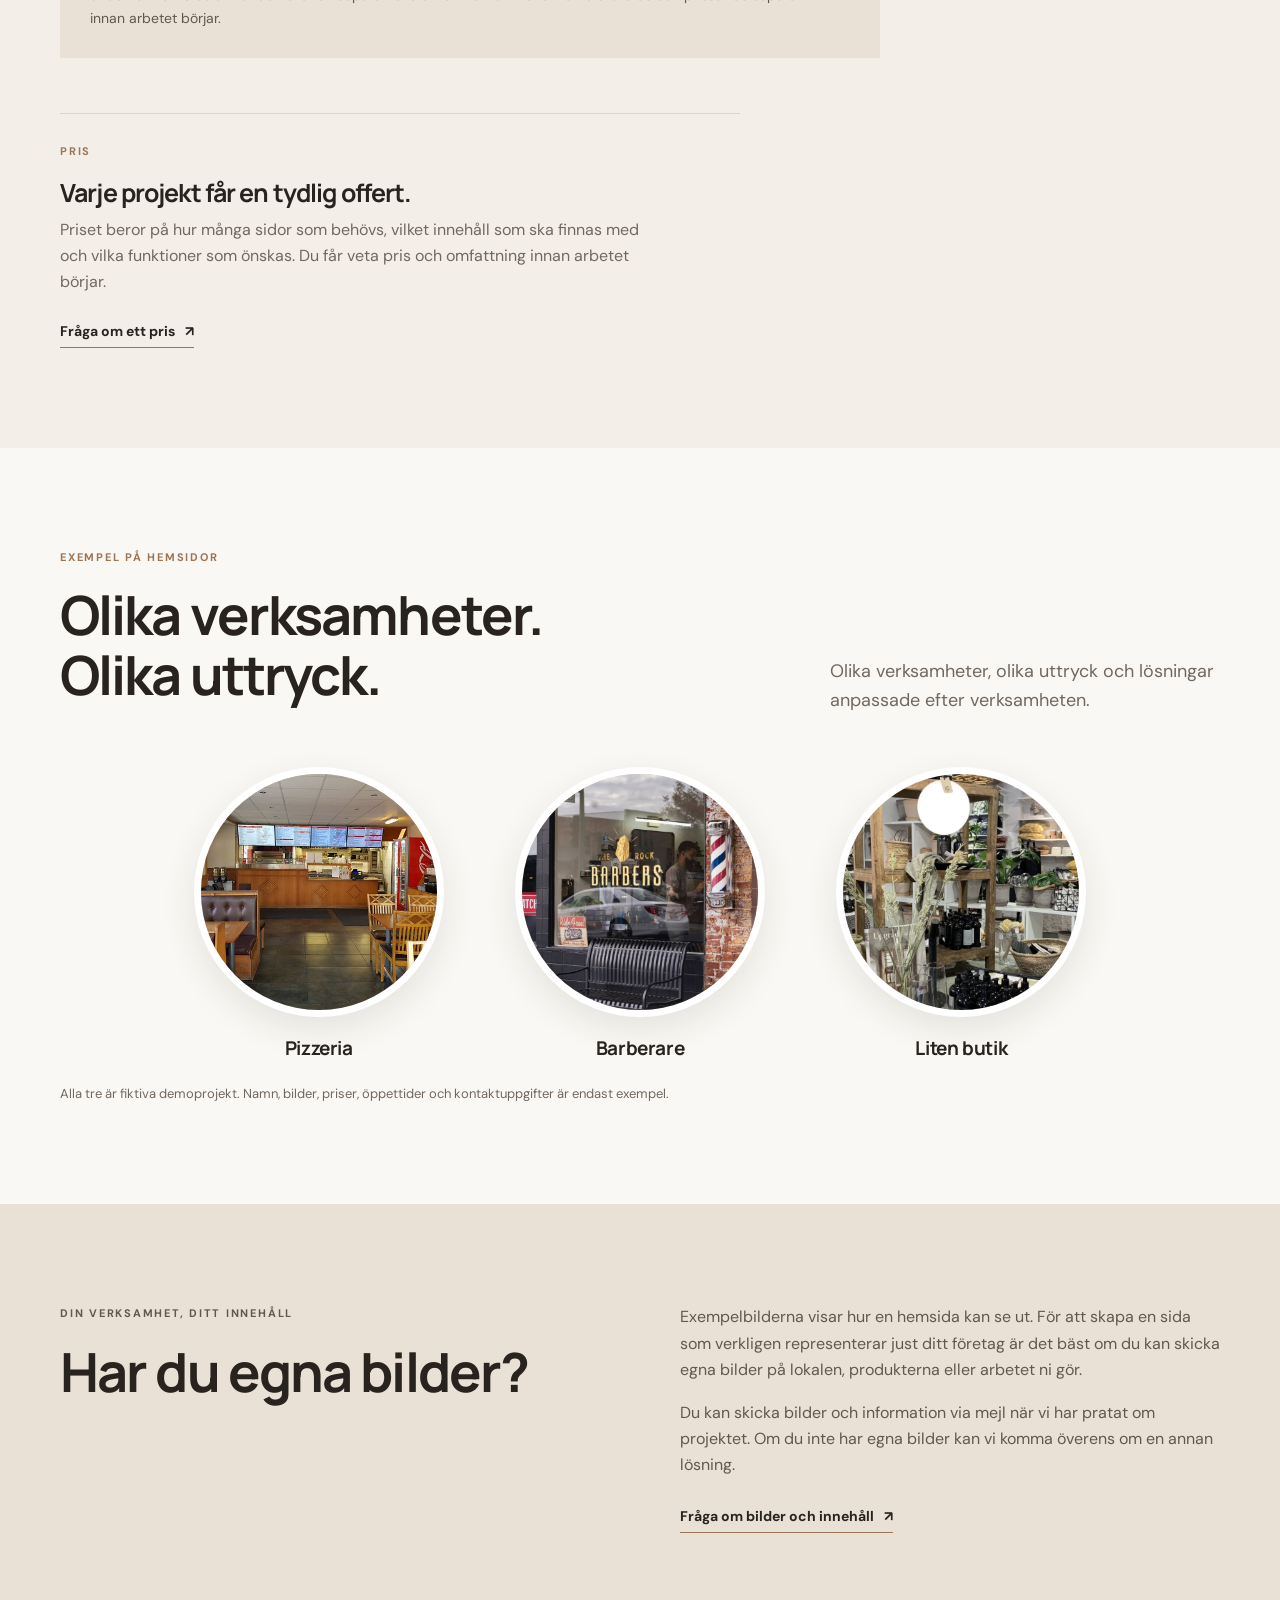
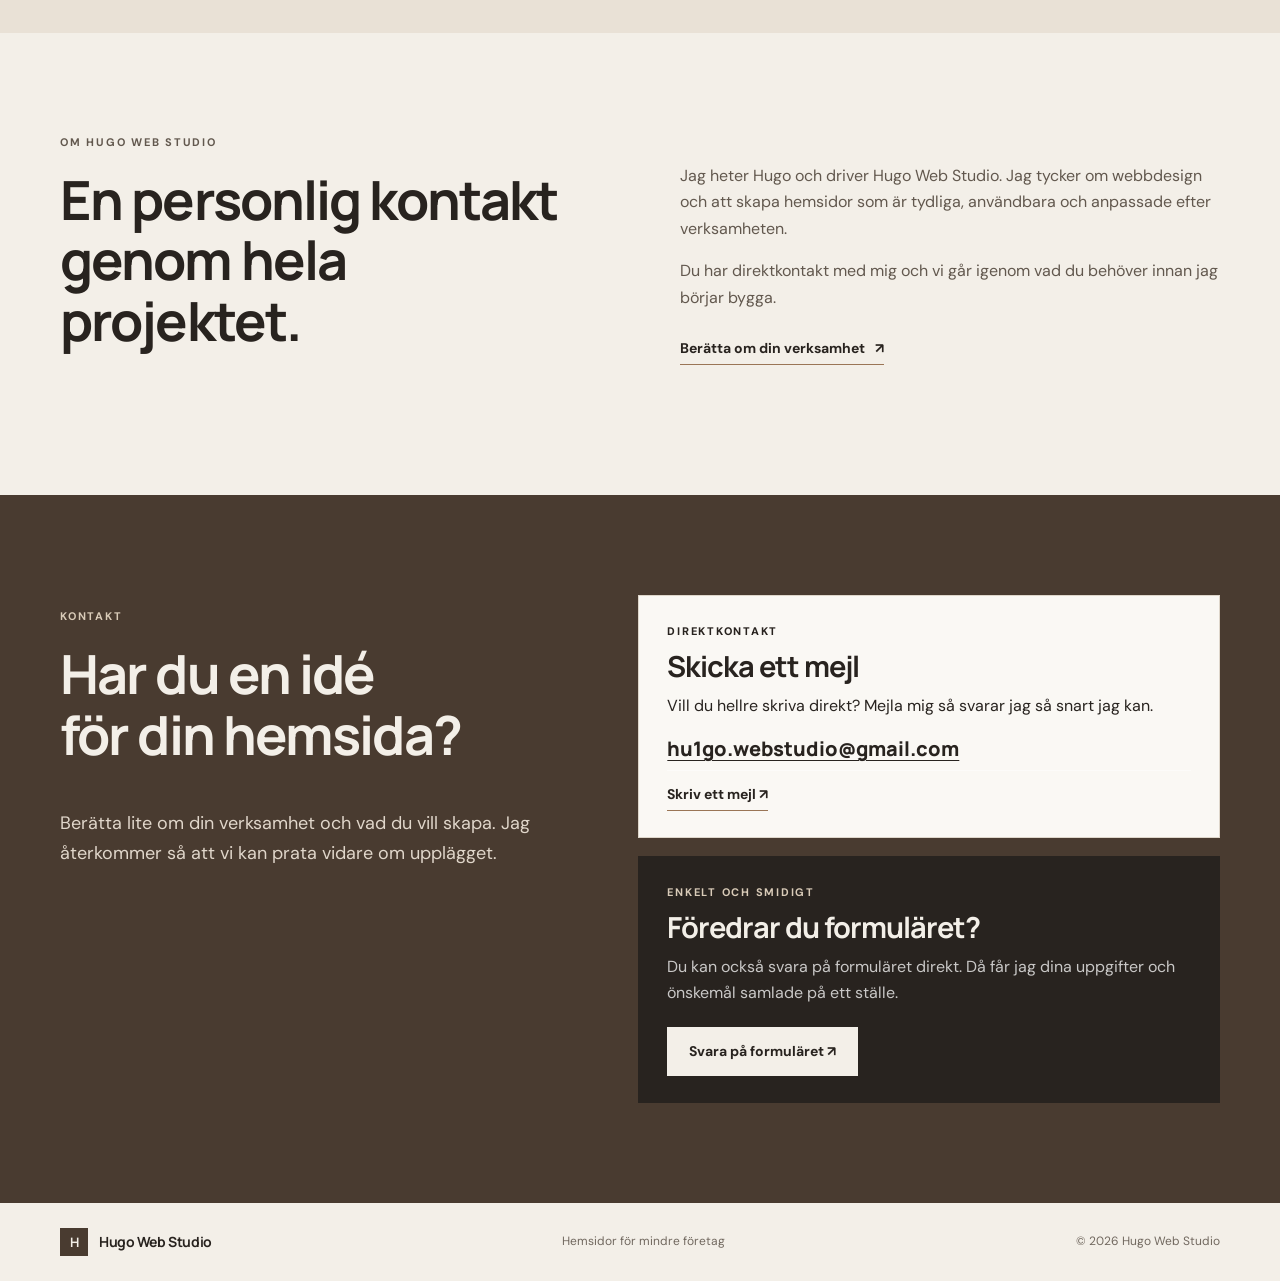
==== commit 96c3bb33: "Add page-specific favicon to index.html" ====
--- a/index.html
+++ b/index.html
@@ -3,6 +3,7 @@
 <head>
 <meta charset="UTF-8">
 <meta name="viewport" content="width=device-width, initial-scale=1.0">
+<link rel="icon" href="favicon.ico" type="image/x-icon">
 <meta name="description" content="Hugo Web Studio skapar tydliga, mobilanpassade hemsidor för mindre och lokala företag.">
 <title>Hugo Web Studio | Hemsidor för lokala företag</title>
 <link rel="preconnect" href="https://fonts.googleapis.com">
--- a/style.css
+++ b/style.css
@@ -257,6 +257,10 @@
 .contact-option h3{font-size:clamp(22px,2.5vw,29px);margin:0 0 10px}
 .contact-option>p:not(.eyebrow){max-width:540px;color:var(--muted);margin:0 0 16px}
 .contact-option .email{display:block;font-size:clamp(16px,2vw,20px);font-weight:700;text-decoration:none;margin:8px 0 10px}
+.contact-option .email{color:#28231f}
+.email-option .eyebrow,.email-option h3,.email-option>p:not(.eyebrow),.email-option .email,.email-option .text-link{color:#28231f !important}
+.email-option .eyebrow{font-weight:800}
+.email-option .email{font-weight:800;text-decoration:underline;text-decoration-thickness:1px;text-underline-offset:4px}
 .contact-option .eyebrow{margin-bottom:10px}
 .form-option{background:var(--ink);color:var(--paper);border-color:var(--ink)}
 .form-option>p:not(.eyebrow){color:rgba(255,255,255,.75)}
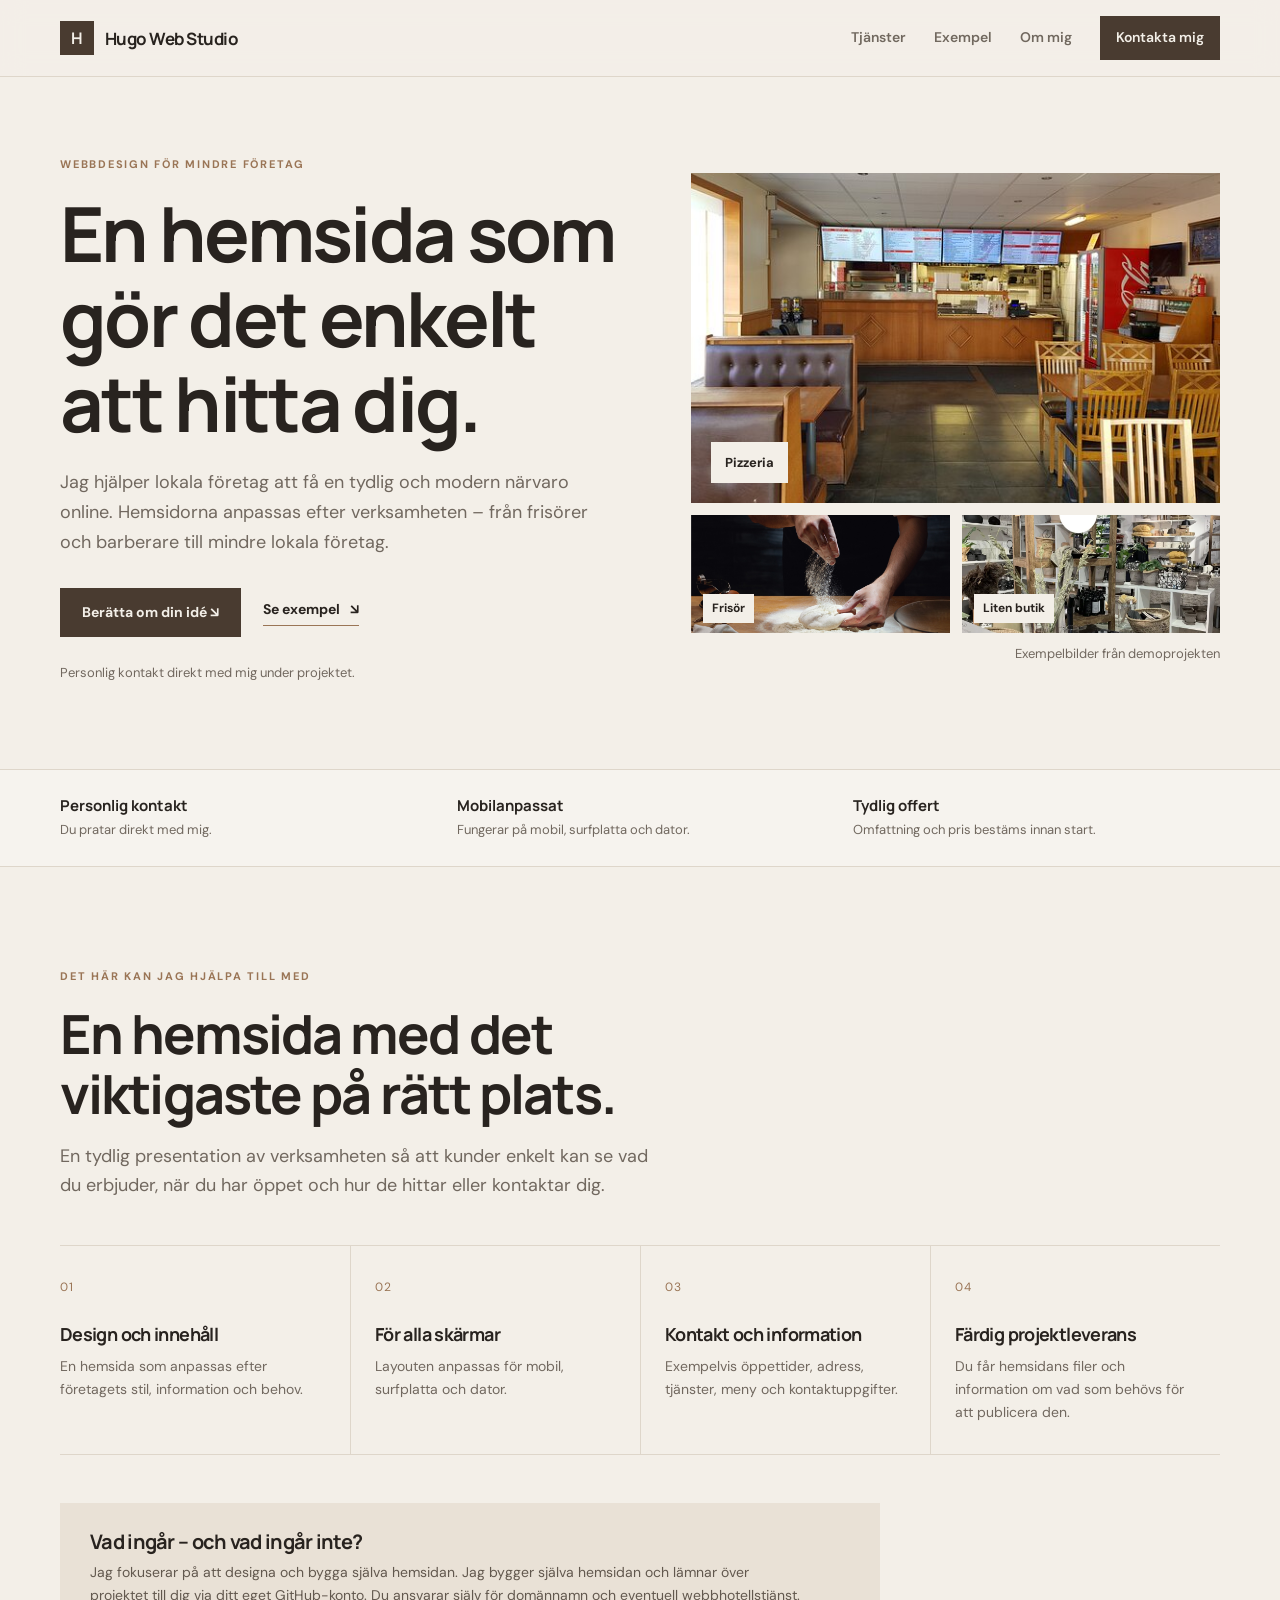
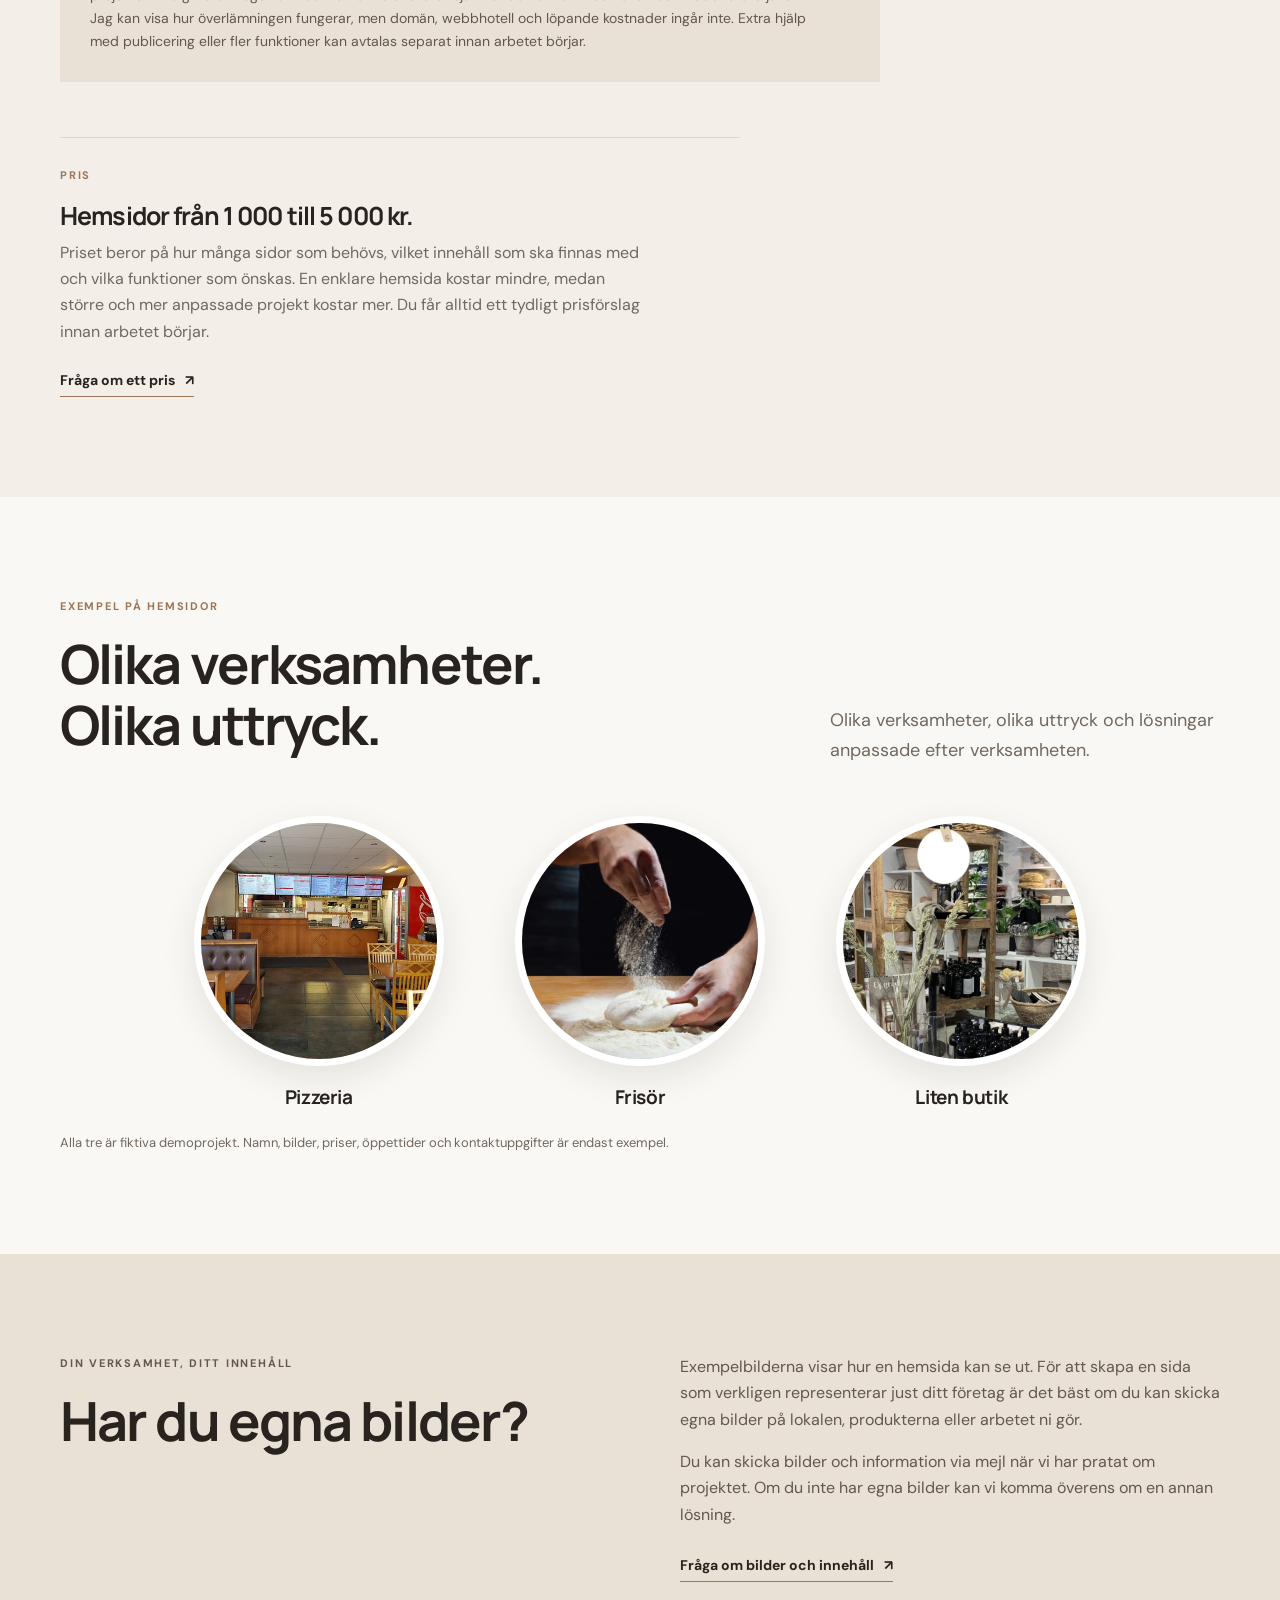
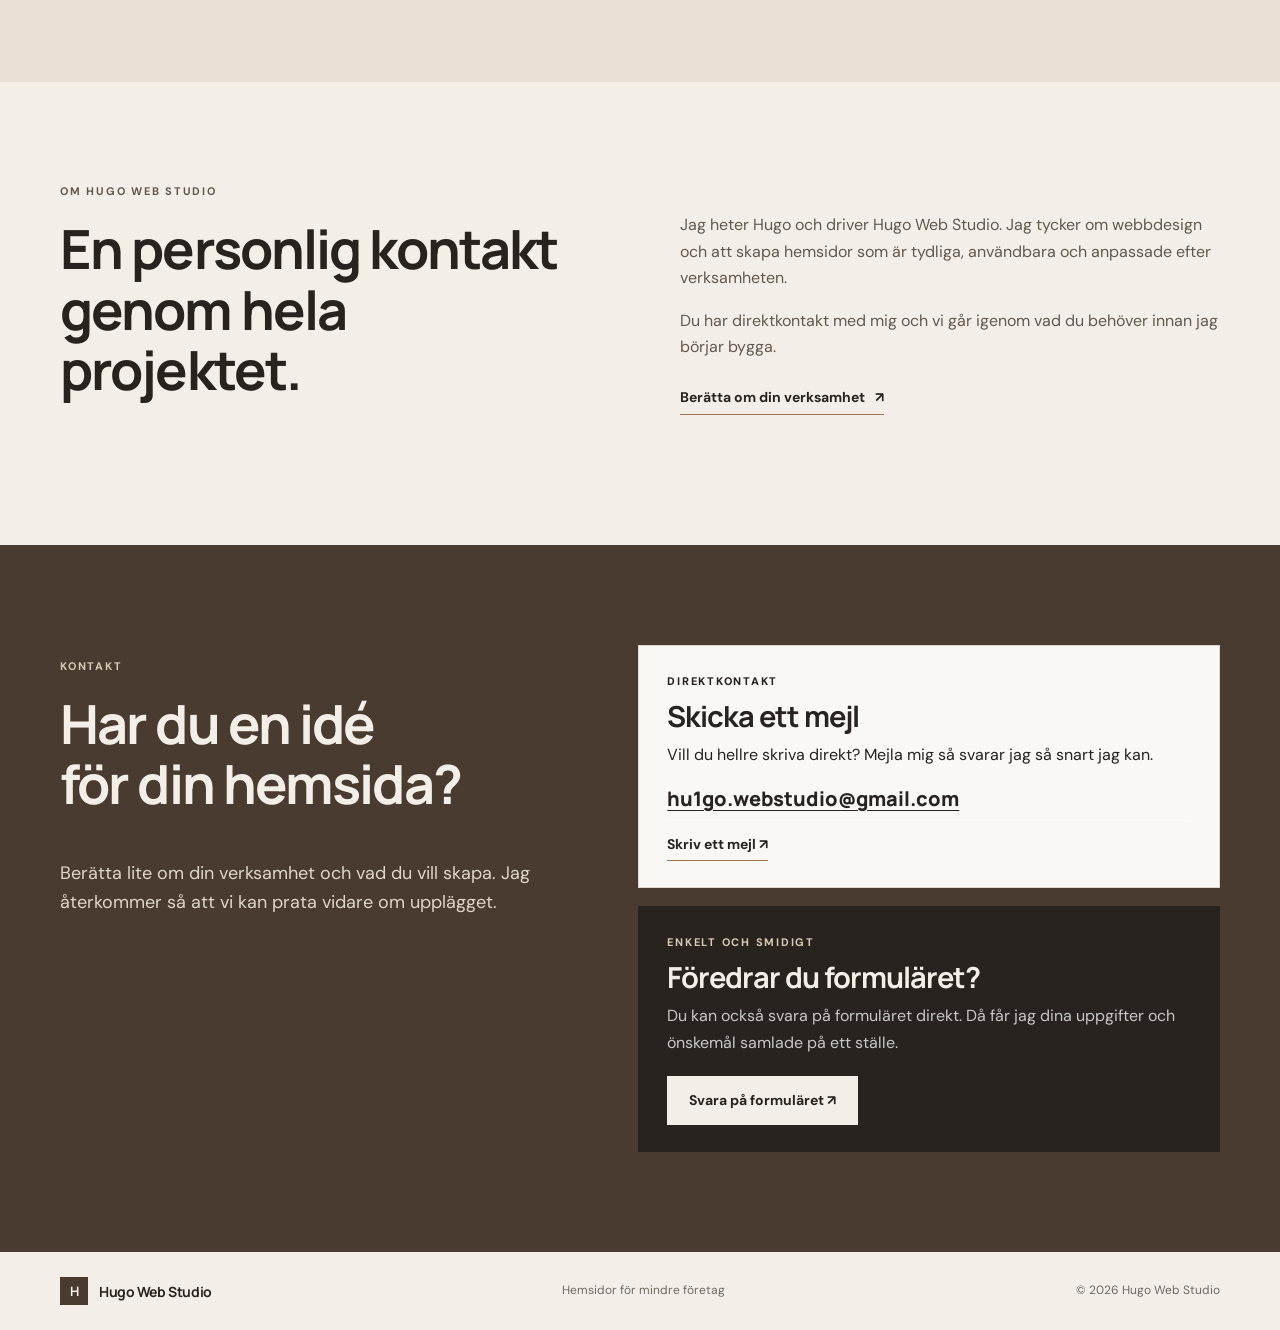
==== commit 51da020c: "Update service pricing and highlight hair salon demo" ====
--- a/index.html
+++ b/index.html
@@ -27,7 +27,7 @@
     <div class="hero-copy">
       <p class="eyebrow">WEBBDESIGN FÖR MINDRE FÖRETAG</p>
       <h1>En hemsida som gör det enkelt att hitta dig.</h1>
-      <p class="lead">Jag hjälper lokala företag att få en tydlig och modern närvaro online. Hemsidorna anpassas efter verksamheten – från pizzerior och barberare till mindre butiker.</p>
+      <p class="lead">Jag hjälper lokala företag att få en tydlig och modern närvaro online. Hemsidorna anpassas efter verksamheten – från frisörer och barberare till mindre lokala företag.</p>
       <div class="actions">
         <a class="button button-dark" href="#kontakt">Berätta om din idé ↘</a>
         <a class="text-link" href="#exempel">Se exempel <span aria-hidden="true">↘</span></a>
@@ -40,7 +40,7 @@
         <span class="showcase-label">Pizzeria</span>
       </a>
       <div class="showcase-bottom">
-        <a href="barber.html"><img src="barberoutside.jpg" alt="Interiör i en barbershop" onerror="this.style.display='none'"><span>Barberare</span></a>
+        <a href="frisor.html"><img src="making.jpg" alt="Frisör arbetar med hår" onerror="this.style.display='none'"><span>Frisör</span></a>
         <a href="butik.html"><img src="shopinterior.jpg" alt="Interiör från en mindre inredningsbutik" onerror="this.style.display='none'"><span>Liten butik</span></a>
       </div>
       <p class="image-caption">Exempelbilder från demoprojekten</p>
@@ -82,12 +82,12 @@
       </article>
     </div>
     <div class="scope-note">
-      <div><h3>Vad ingår – och vad ingår inte?</h3><p>Jag fokuserar på att designa och bygga själva hemsidan. Domän, webbhotell, publicering och framtida underhåll hanteras av kunden eller en separat leverantör. Fler funktioner kan diskuteras och prissättas separat innan arbetet börjar.</p></div>
+      <div><h3>Vad ingår – och vad ingår inte?</h3><p>Jag fokuserar på att designa och bygga själva hemsidan. Jag bygger själva hemsidan och lämnar över projektet till dig via ditt eget GitHub-konto. Du ansvarar själv för domännamn och eventuell webbhotellstjänst. Jag kan visa hur överlämningen fungerar, men domän, webbhotell och löpande kostnader ingår inte. Extra hjälp med publicering eller fler funktioner kan avtalas separat innan arbetet börjar.</p></div>
     </div>
     <div class="pricing">
       <p class="eyebrow">PRIS</p>
-      <h3>Varje projekt får en tydlig offert.</h3>
-      <p>Priset beror på hur många sidor som behövs, vilket innehåll som ska finnas med och vilka funktioner som önskas. Du får veta pris och omfattning innan arbetet börjar.</p>
+      <h3>Hemsidor från 1 000 till 5 000 kr.</h3>
+      <p>Priset beror på hur många sidor som behövs, vilket innehåll som ska finnas med och vilka funktioner som önskas. En enklare hemsida kostar mindre, medan större och mer anpassade projekt kostar mer. Du får alltid ett tydligt prisförslag innan arbetet börjar.</p>
       <a class="text-link" href="#kontakt">Fråga om ett pris <span aria-hidden="true">↗</span></a>
     </div>
   </div>
@@ -104,9 +104,9 @@
         <span class="orbit-image"><img src="pizzainside.jpg" alt="Interiör från en pizzeria" loading="lazy"></span>
         <strong>Pizzeria</strong>
       </a>
-      <a class="orbit-item orbit-two" href="barber.html">
-        <span class="orbit-image"><img src="barberoutside.jpg" alt="Utsidan av en barberarsalong" loading="lazy"></span>
-        <strong>Barberare</strong>
+      <a class="orbit-item orbit-two" href="frisor.html">
+        <span class="orbit-image"><img src="making.jpg" alt="Frisör arbetar med hår" loading="lazy"></span>
+        <strong>Frisör</strong>
       </a>
       <a class="orbit-item orbit-three" href="butik.html">
         <span class="orbit-image"><img src="shopinterior.jpg" alt="Interiör från en mindre inredningsbutik" loading="lazy"></span>
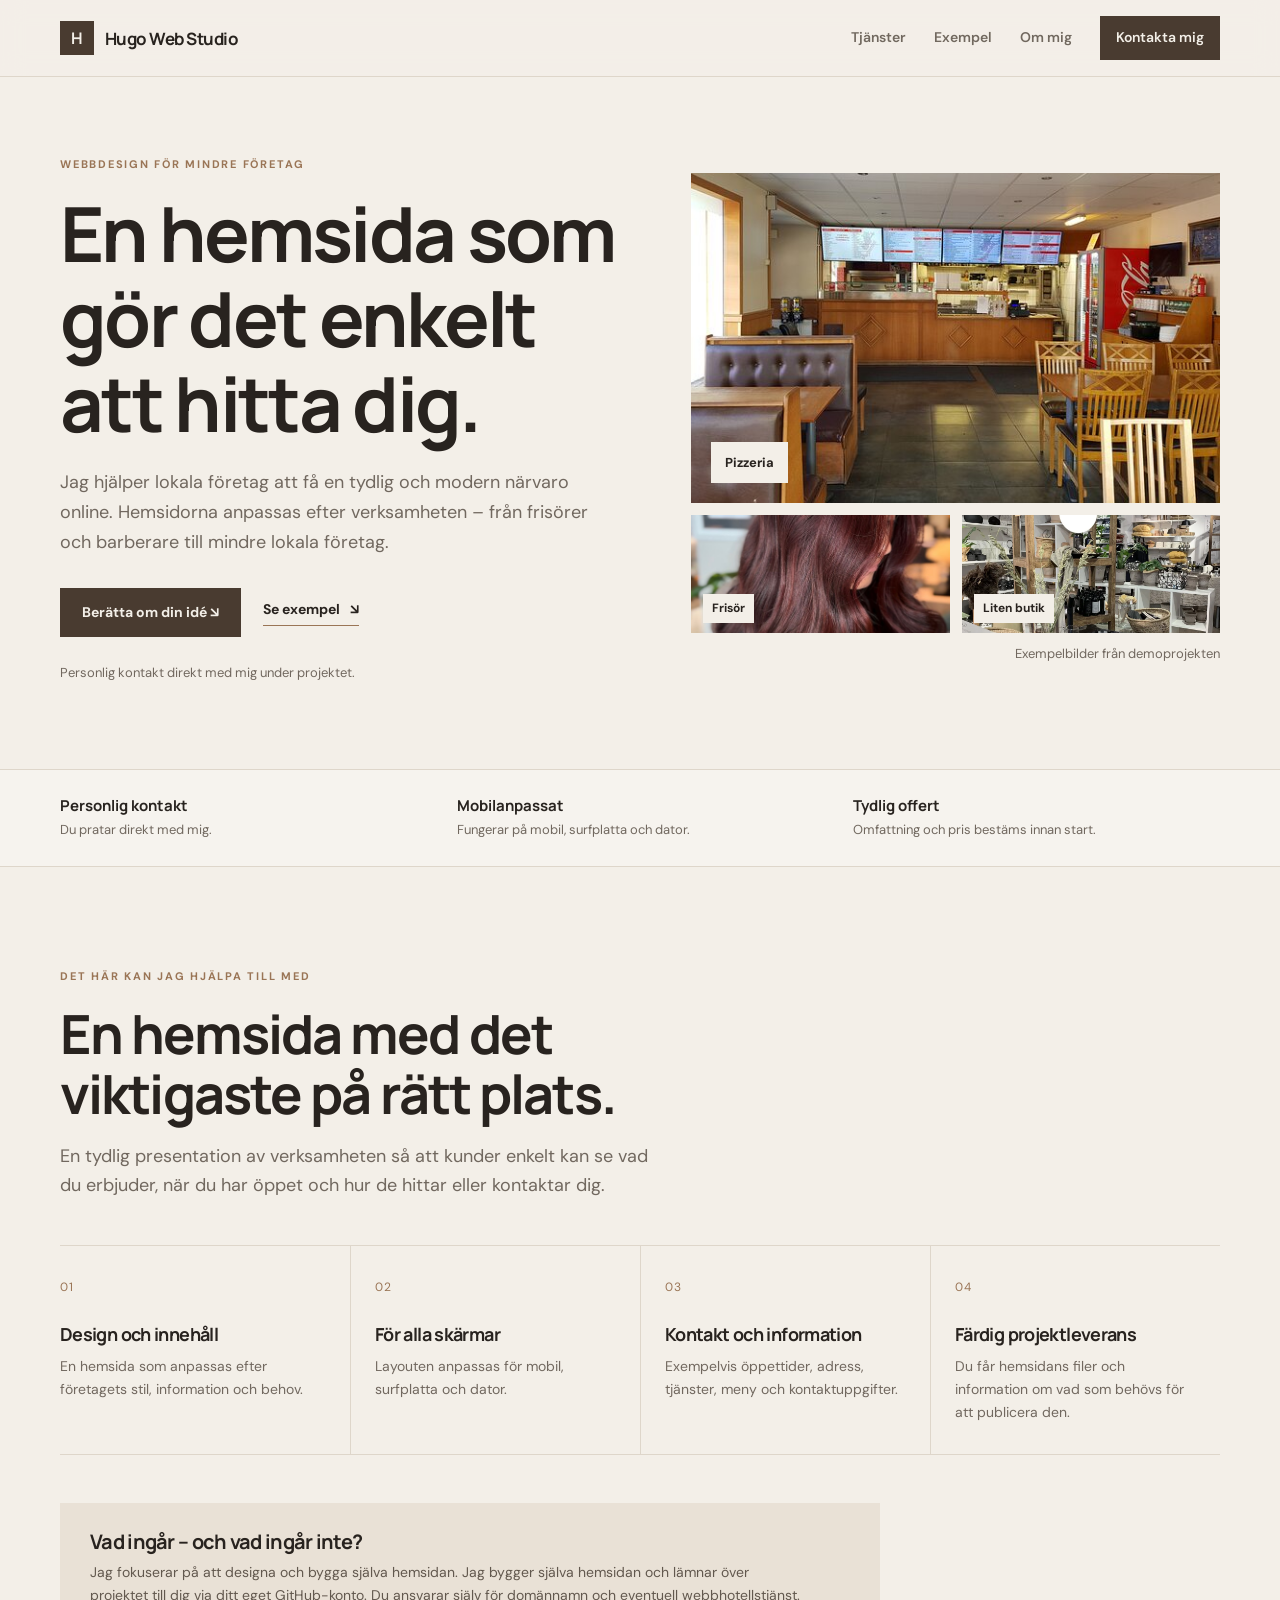
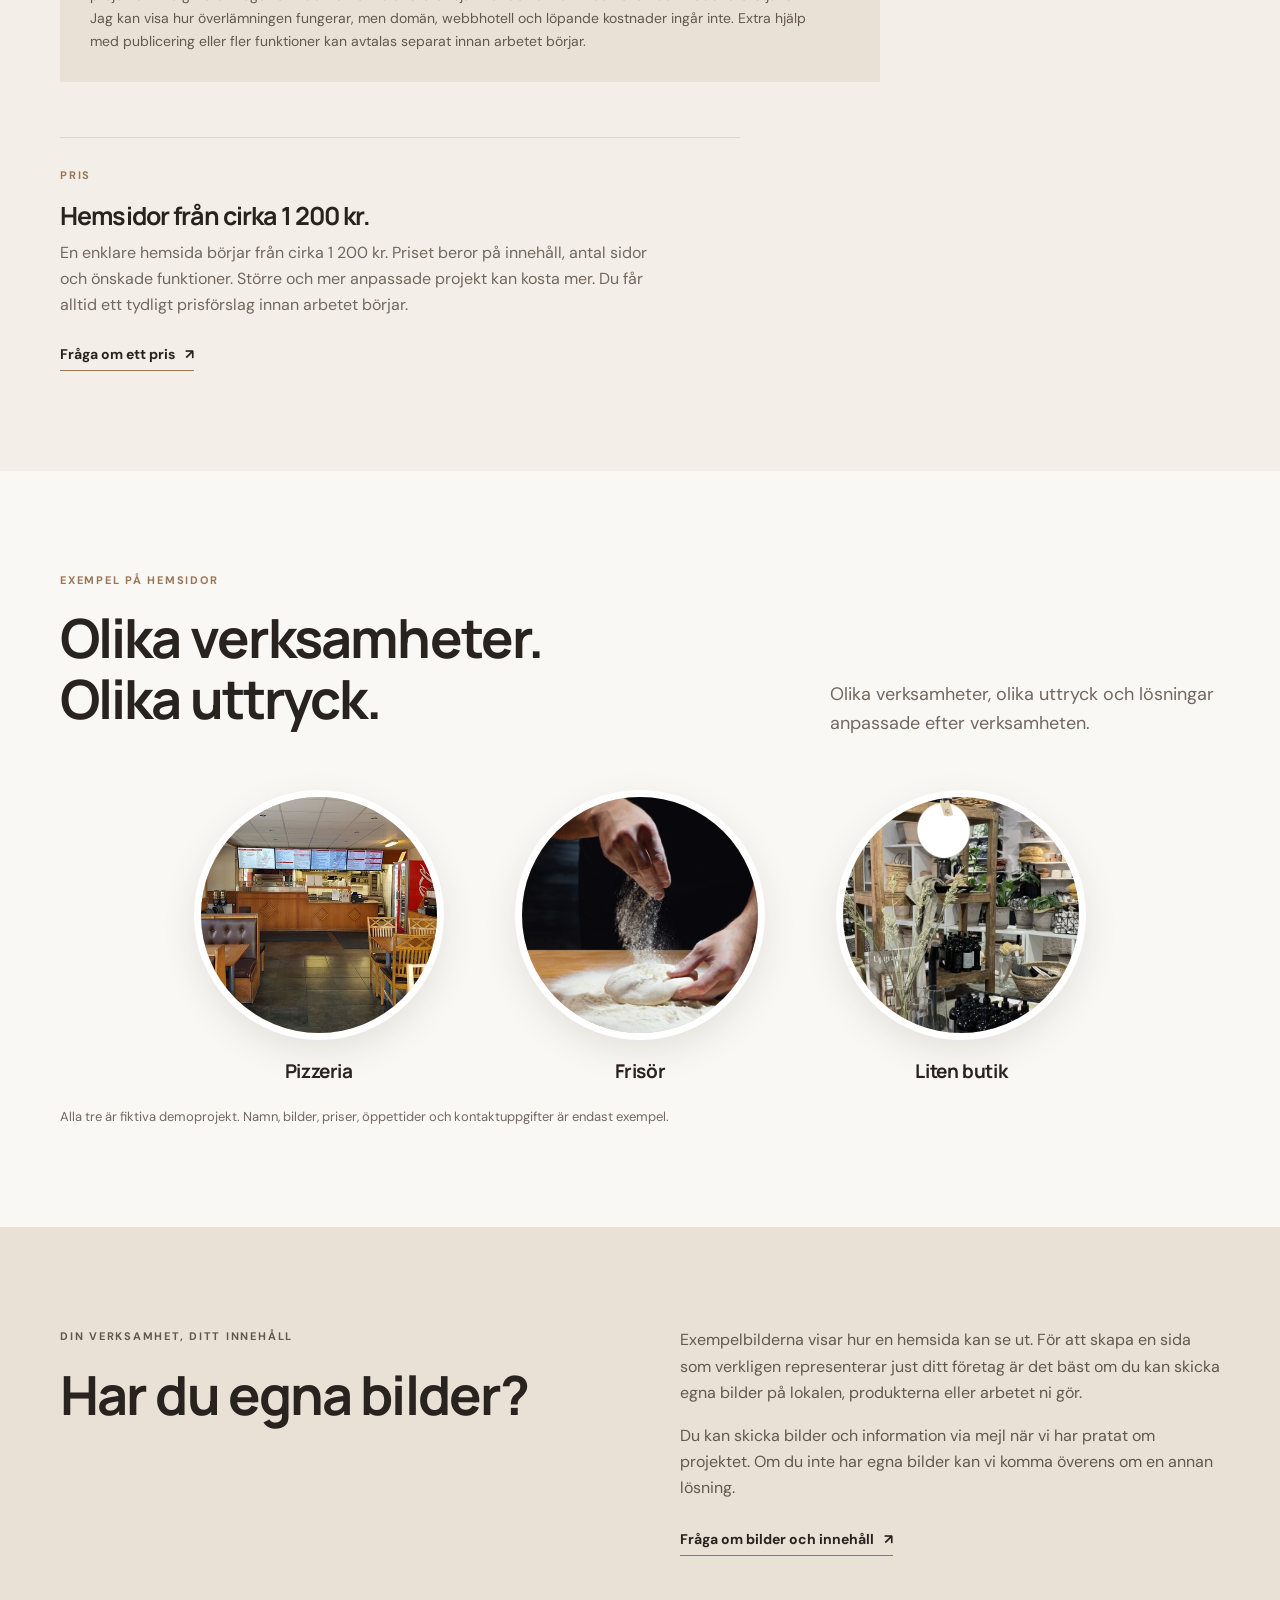
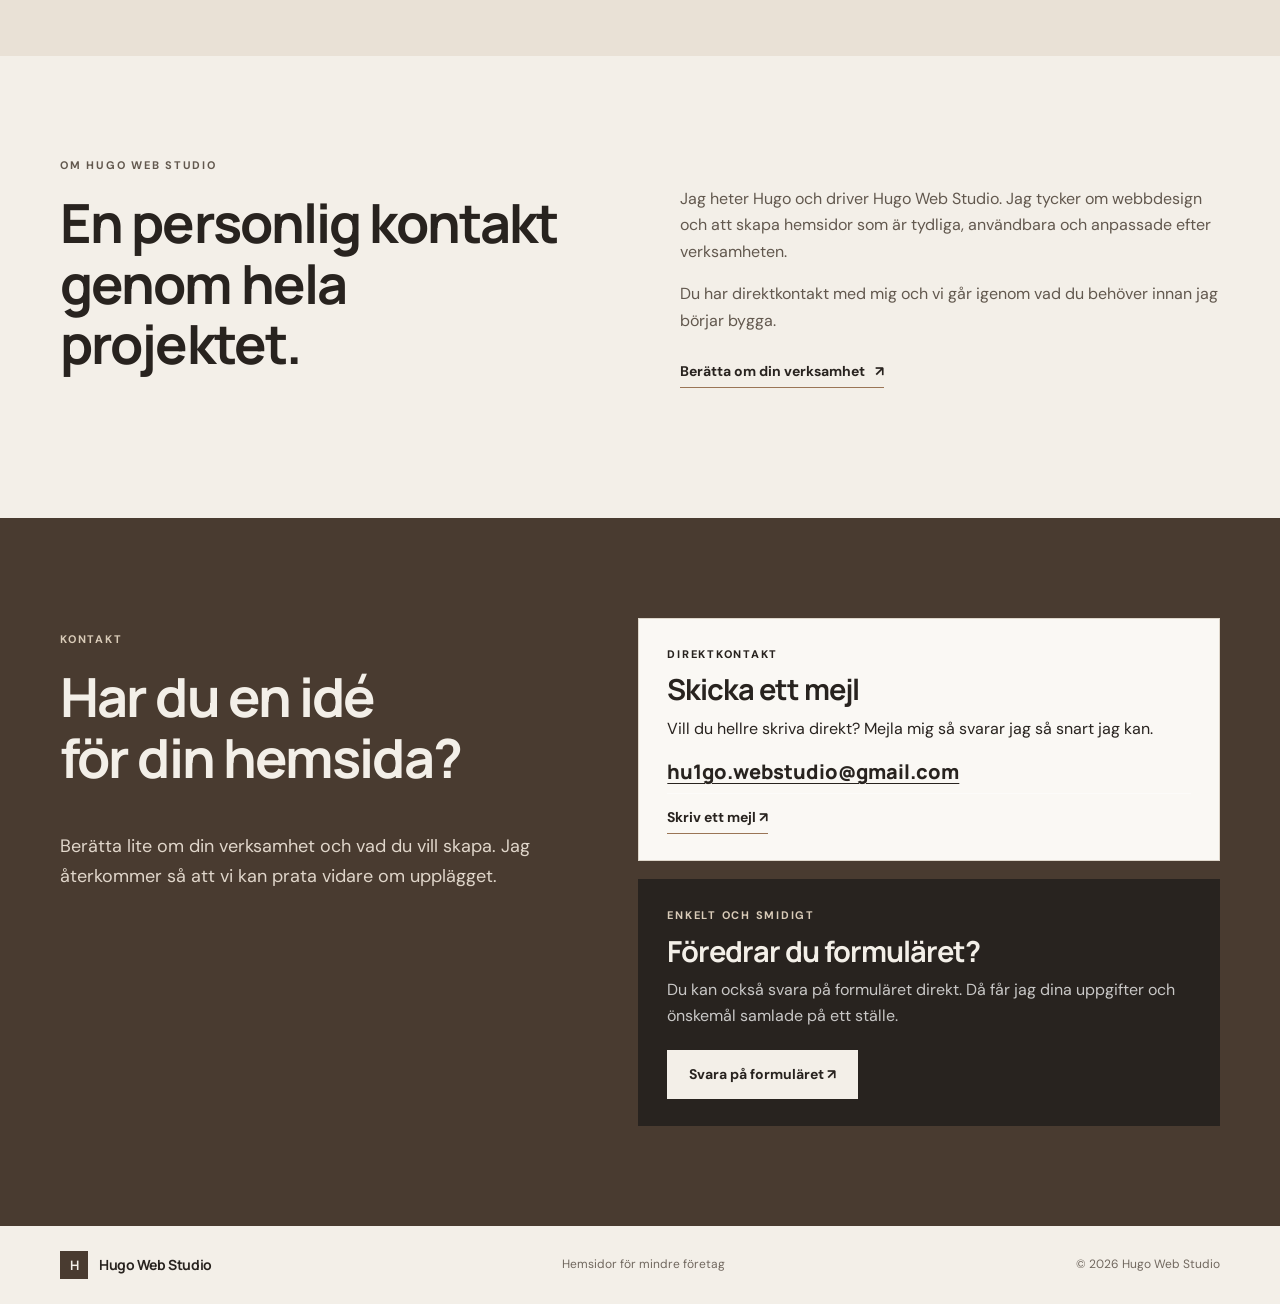
==== commit 3a5e0fb6: "Update portfolio links and starting price" ====
--- a/index.html
+++ b/index.html
@@ -40,7 +40,7 @@
         <span class="showcase-label">Pizzeria</span>
       </a>
       <div class="showcase-bottom">
-        <a href="frisor.html"><img src="making.jpg" alt="Frisör arbetar med hår" onerror="this.style.display='none'"><span>Frisör</span></a>
+        <a href="https://hugowebstudio.github.io/frisor-barber-demo/" target="_blank" rel="noopener"><img src="haircolor.jpg" alt="Hårfärgning i frisörsalong" onerror="this.style.display='none'"><span>Frisör</span></a>
         <a href="butik.html"><img src="shopinterior.jpg" alt="Interiör från en mindre inredningsbutik" onerror="this.style.display='none'"><span>Liten butik</span></a>
       </div>
       <p class="image-caption">Exempelbilder från demoprojekten</p>
@@ -86,8 +86,8 @@
     </div>
     <div class="pricing">
       <p class="eyebrow">PRIS</p>
-      <h3>Hemsidor från 1 000 till 5 000 kr.</h3>
-      <p>Priset beror på hur många sidor som behövs, vilket innehåll som ska finnas med och vilka funktioner som önskas. En enklare hemsida kostar mindre, medan större och mer anpassade projekt kostar mer. Du får alltid ett tydligt prisförslag innan arbetet börjar.</p>
+      <h3>Hemsidor från cirka 1 200 kr.</h3>
+      <p>En enklare hemsida börjar från cirka 1 200 kr. Priset beror på innehåll, antal sidor och önskade funktioner. Större och mer anpassade projekt kan kosta mer. Du får alltid ett tydligt prisförslag innan arbetet börjar.</p>
       <a class="text-link" href="#kontakt">Fråga om ett pris <span aria-hidden="true">↗</span></a>
     </div>
   </div>
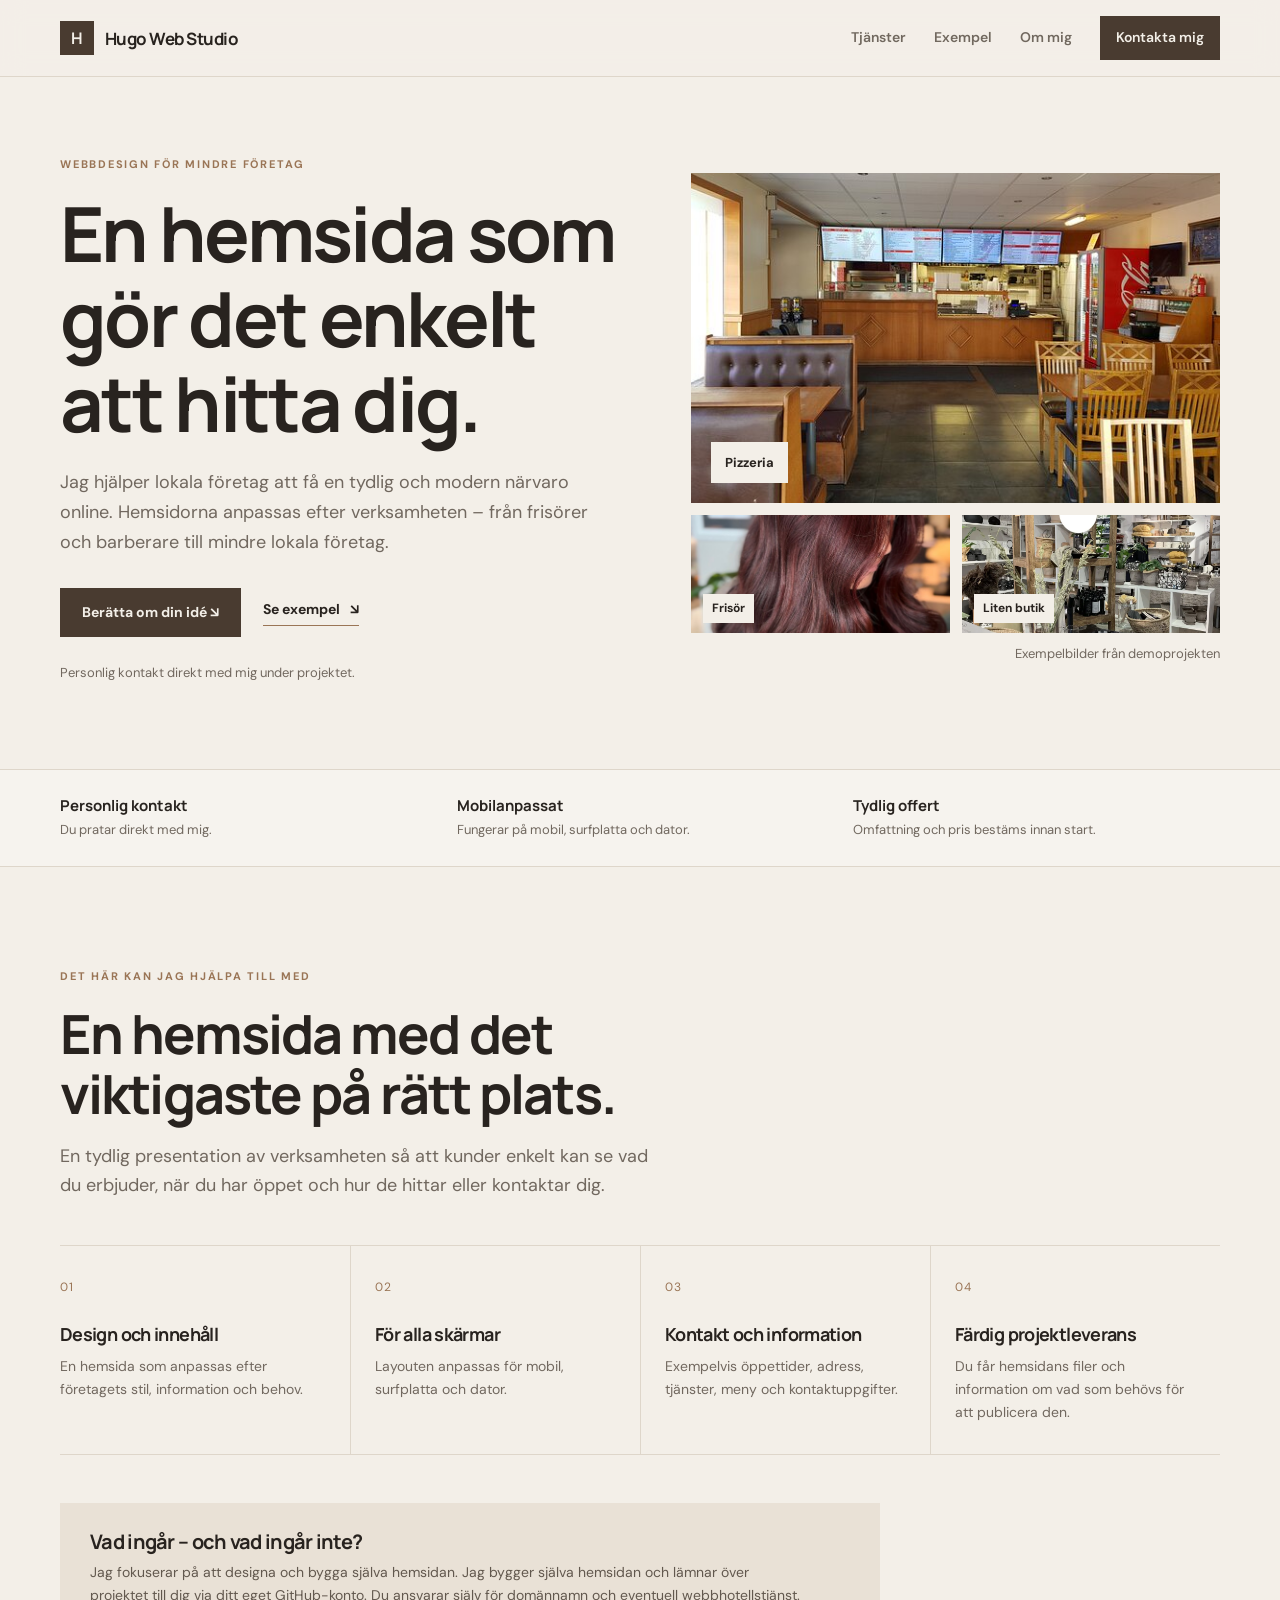
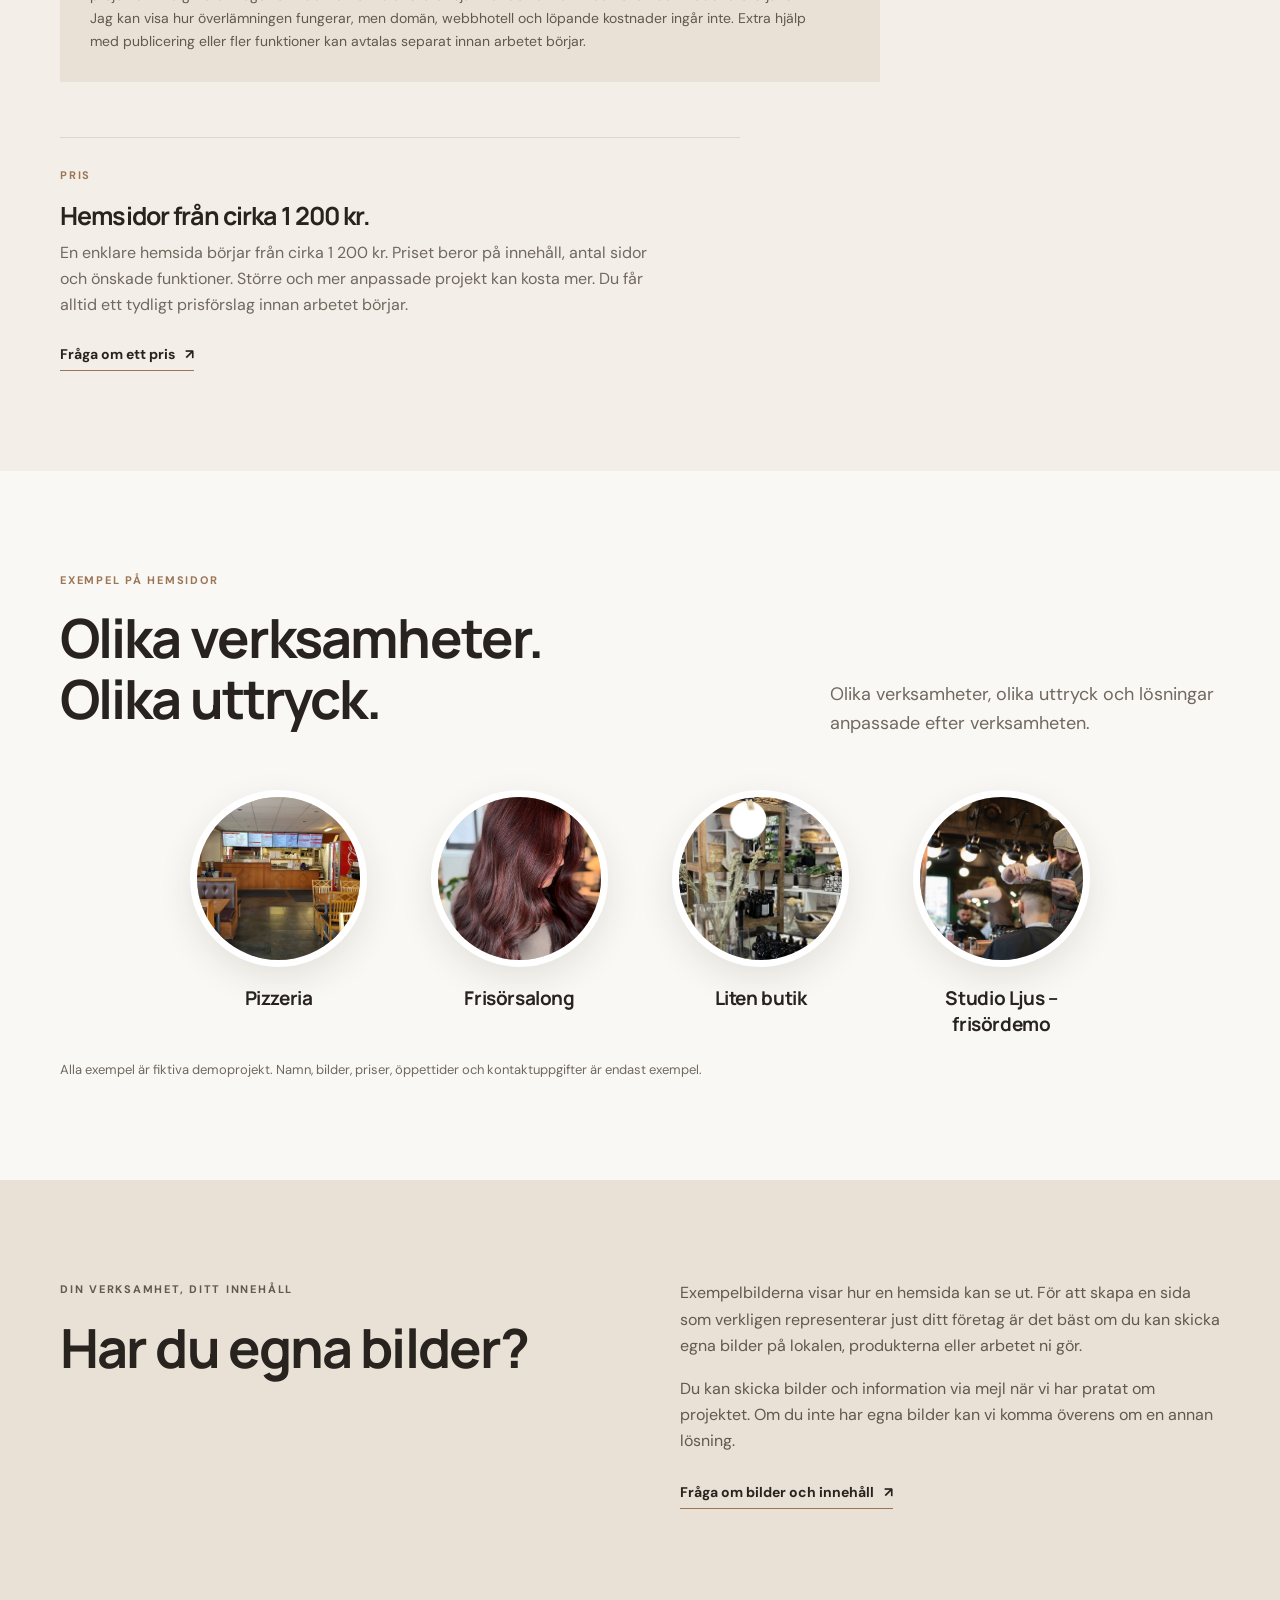
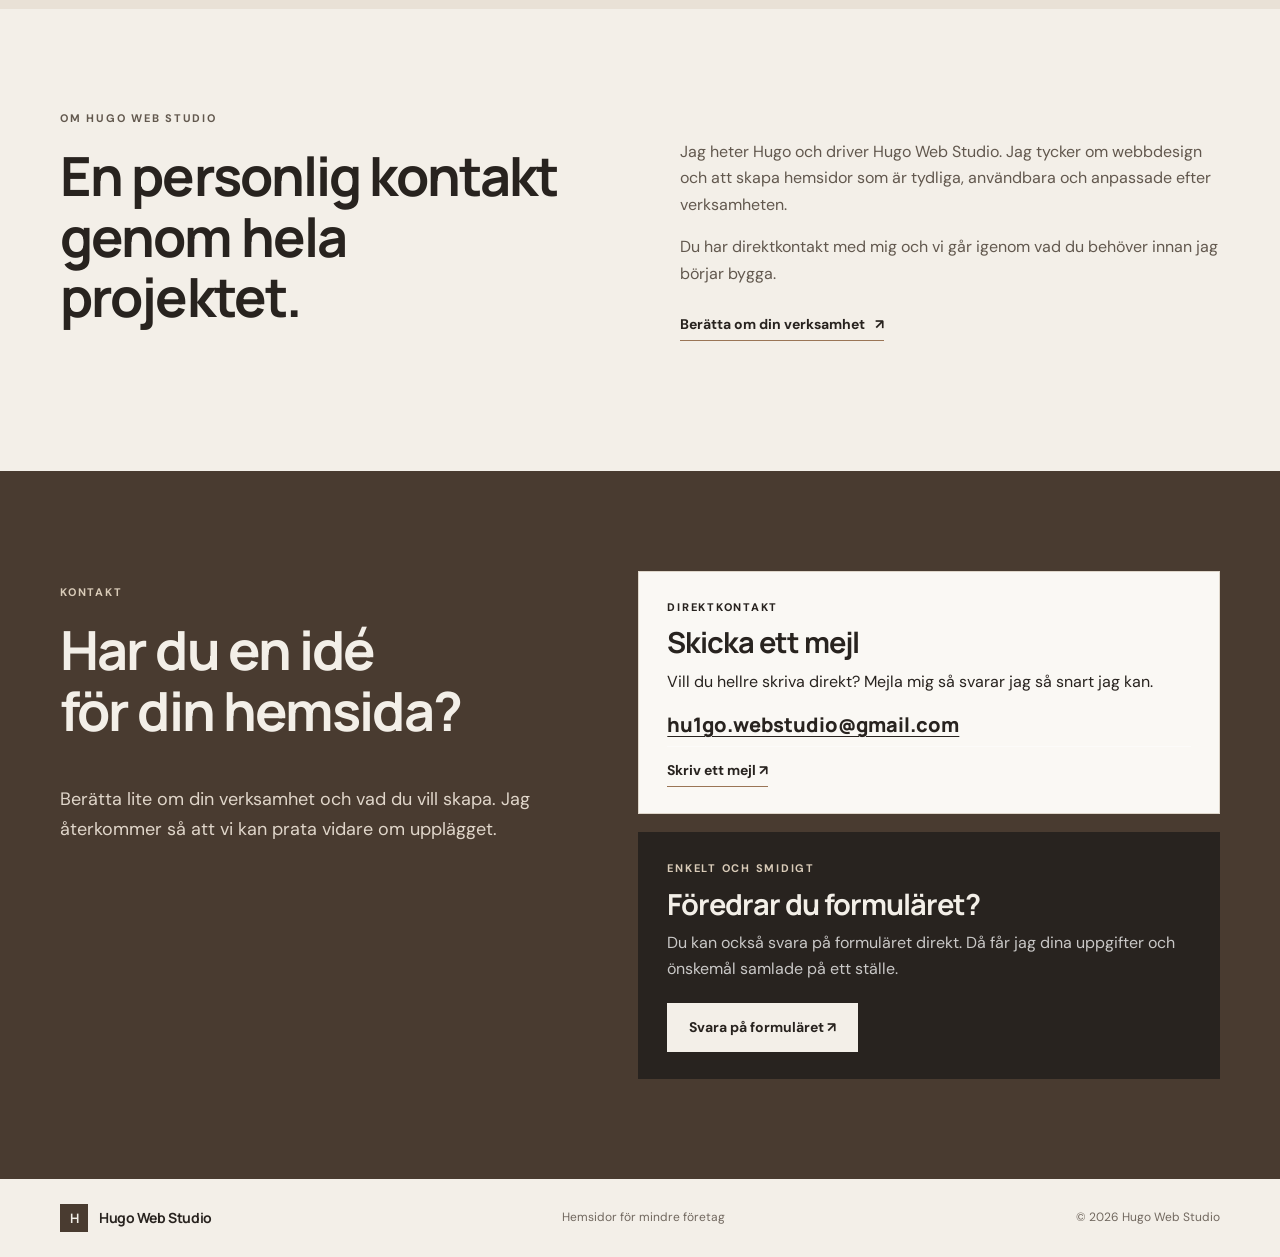
==== commit 417287fc: "Add Studio Ljus salon demo to portfolio" ====
--- a/index.html
+++ b/index.html
@@ -104,16 +104,20 @@
         <span class="orbit-image"><img src="pizzainside.jpg" alt="Interiör från en pizzeria" loading="lazy"></span>
         <strong>Pizzeria</strong>
       </a>
-      <a class="orbit-item orbit-two" href="frisor.html">
-        <span class="orbit-image"><img src="making.jpg" alt="Frisör arbetar med hår" loading="lazy"></span>
-        <strong>Frisör</strong>
+      <a class="orbit-item orbit-two" href="https://hugowebstudio.github.io/frisor-barber-demo/" target="_blank" rel="noopener">
+        <span class="orbit-image"><img src="haircolor.jpg" alt="Hårfärgning i frisörsalong" loading="lazy"></span>
+        <strong>Frisörsalong</strong>
       </a>
       <a class="orbit-item orbit-three" href="butik.html">
         <span class="orbit-image"><img src="shopinterior.jpg" alt="Interiör från en mindre inredningsbutik" loading="lazy"></span>
         <strong>Liten butik</strong>
       </a>
+      <a class="orbit-item orbit-four" href="https://hugowebstudio.github.io/frisor-barber-demo/" target="_blank" rel="noopener">
+        <span class="orbit-image"><img src="barberworking.jpg" alt="Frisör arbetar i salongen" loading="lazy"></span>
+        <strong>Studio Ljus – frisördemo</strong>
+      </a>
     </div>
-    <p class="demo-disclaimer">Alla tre är fiktiva demoprojekt. Namn, bilder, priser, öppettider och kontaktuppgifter är endast exempel.</p>
+    <p class="demo-disclaimer">Alla exempel är fiktiva demoprojekt. Namn, bilder, priser, öppettider och kontaktuppgifter är endast exempel.</p>
   </div>
 </section>
 
--- a/style.css
+++ b/style.css
@@ -91,7 +91,7 @@
 .demo-disclaimer{margin:22px 0 0}
 
 /* Tre lika stora, cirkulära exempel som byter plats automatiskt */
-.example-orbit{display:grid;grid-template-columns:repeat(3,minmax(0,1fr));gap:clamp(18px,5vw,70px);align-items:start;max-width:900px;margin:8px auto 0}
+.example-orbit{display:grid;grid-template-columns:repeat(4,minmax(0,1fr));gap:clamp(18px,5vw,70px);align-items:start;max-width:900px;margin:8px auto 0}
 .orbit-item{display:flex;flex-direction:column;align-items:center;gap:18px;text-decoration:none;text-align:center;min-width:0;animation:orbitFloat 7.5s ease-in-out infinite;transition:opacity .45s ease,transform .65s ease}
 .orbit-two{animation-delay:-2.5s}.orbit-three{animation-delay:-5s}
 .orbit-image{width:min(100%,250px);aspect-ratio:1/1;border-radius:50%;overflow:hidden;display:block;background:var(--sand);border:7px solid #fff;box-shadow:0 12px 34px rgba(40,35,31,.10);transition:transform .35s,box-shadow .35s}
@@ -177,7 +177,7 @@
   .service-grid{grid-template-columns:1fr 1fr}.service:nth-child(3){border-left:0;padding-left:0;border-top:1px solid var(--line)}
   .service:nth-child(4){border-top:1px solid var(--line)}
   .example-grid{gap:16px}.example-image{height:220px}
-  .example-orbit{gap:18px}.orbit-image{border-width:5px}
+  .example-orbit{grid-template-columns:repeat(2,minmax(0,1fr));gap:18px}.orbit-image{border-width:5px}
   .contact-grid,.customer-grid,.about-grid,.details-grid,.intro-grid,.image-band-grid{gap:40px}
 }
 @media(max-width:650px){
